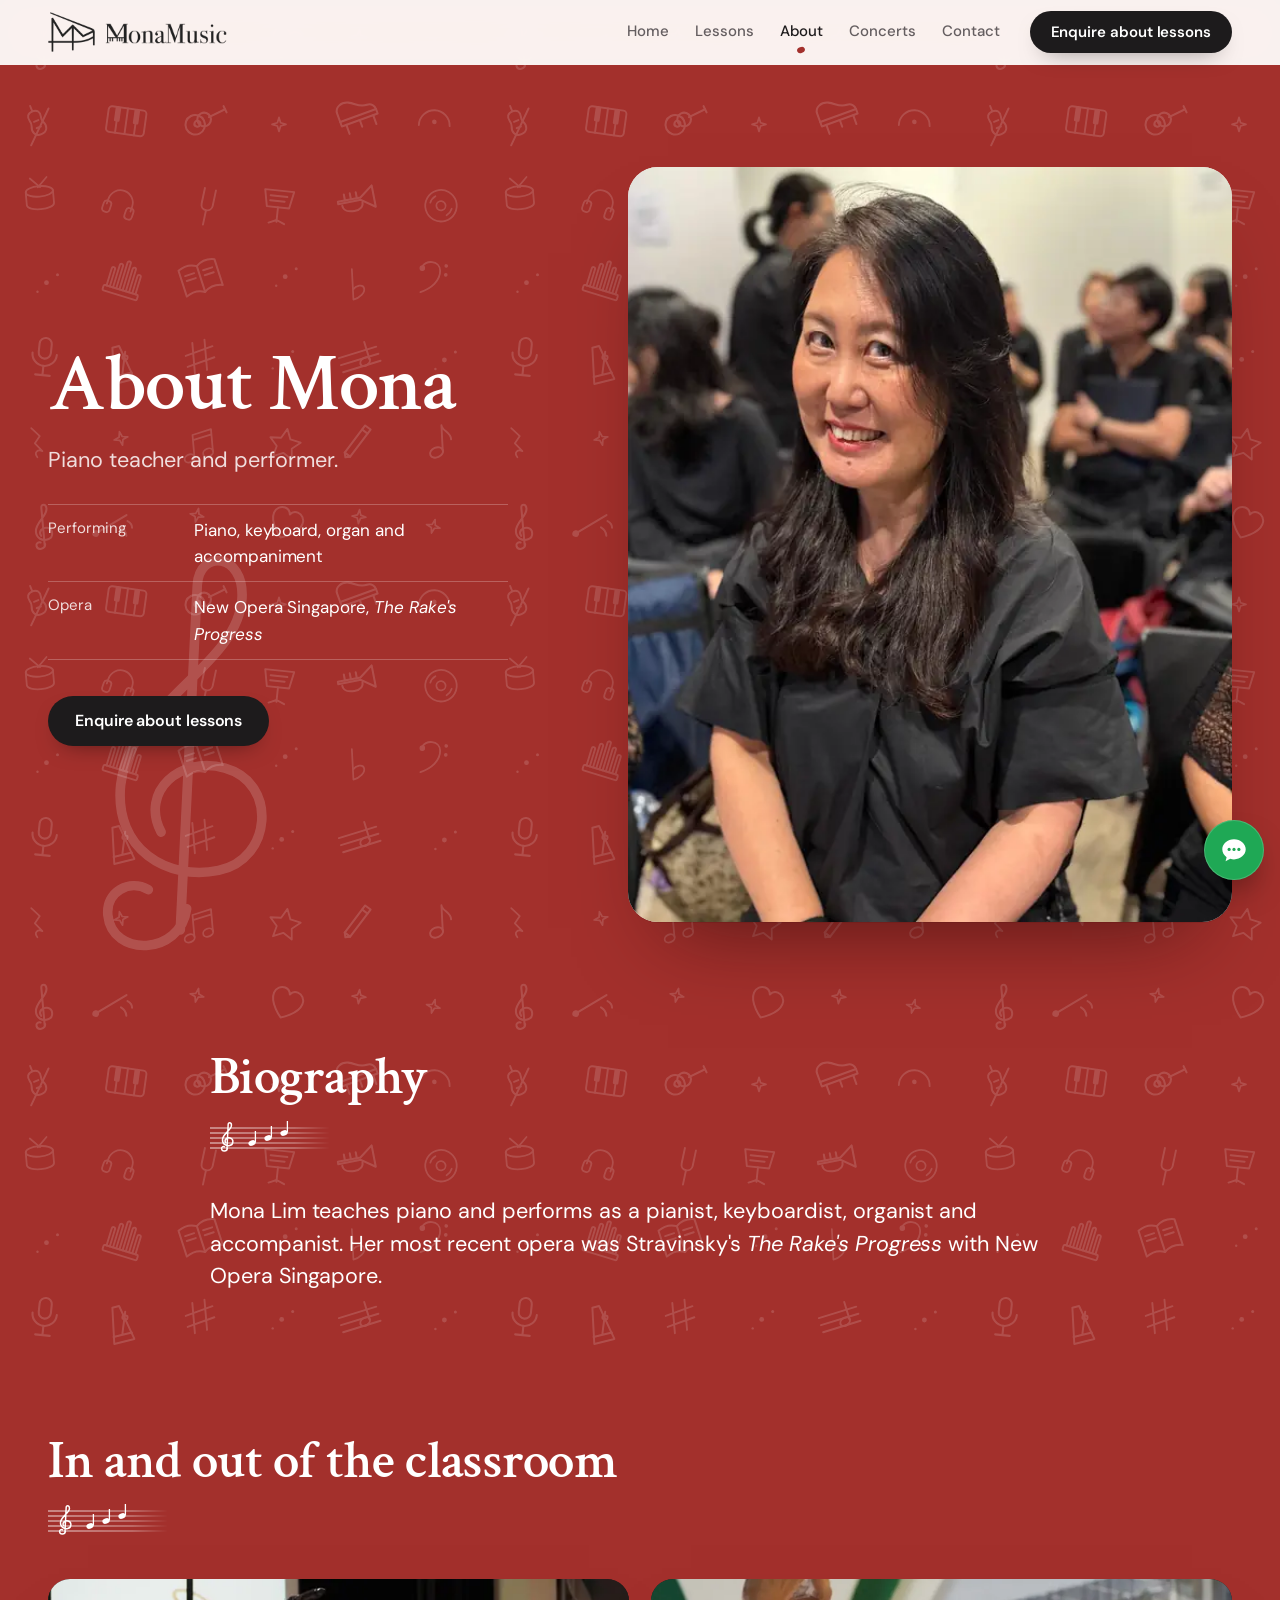
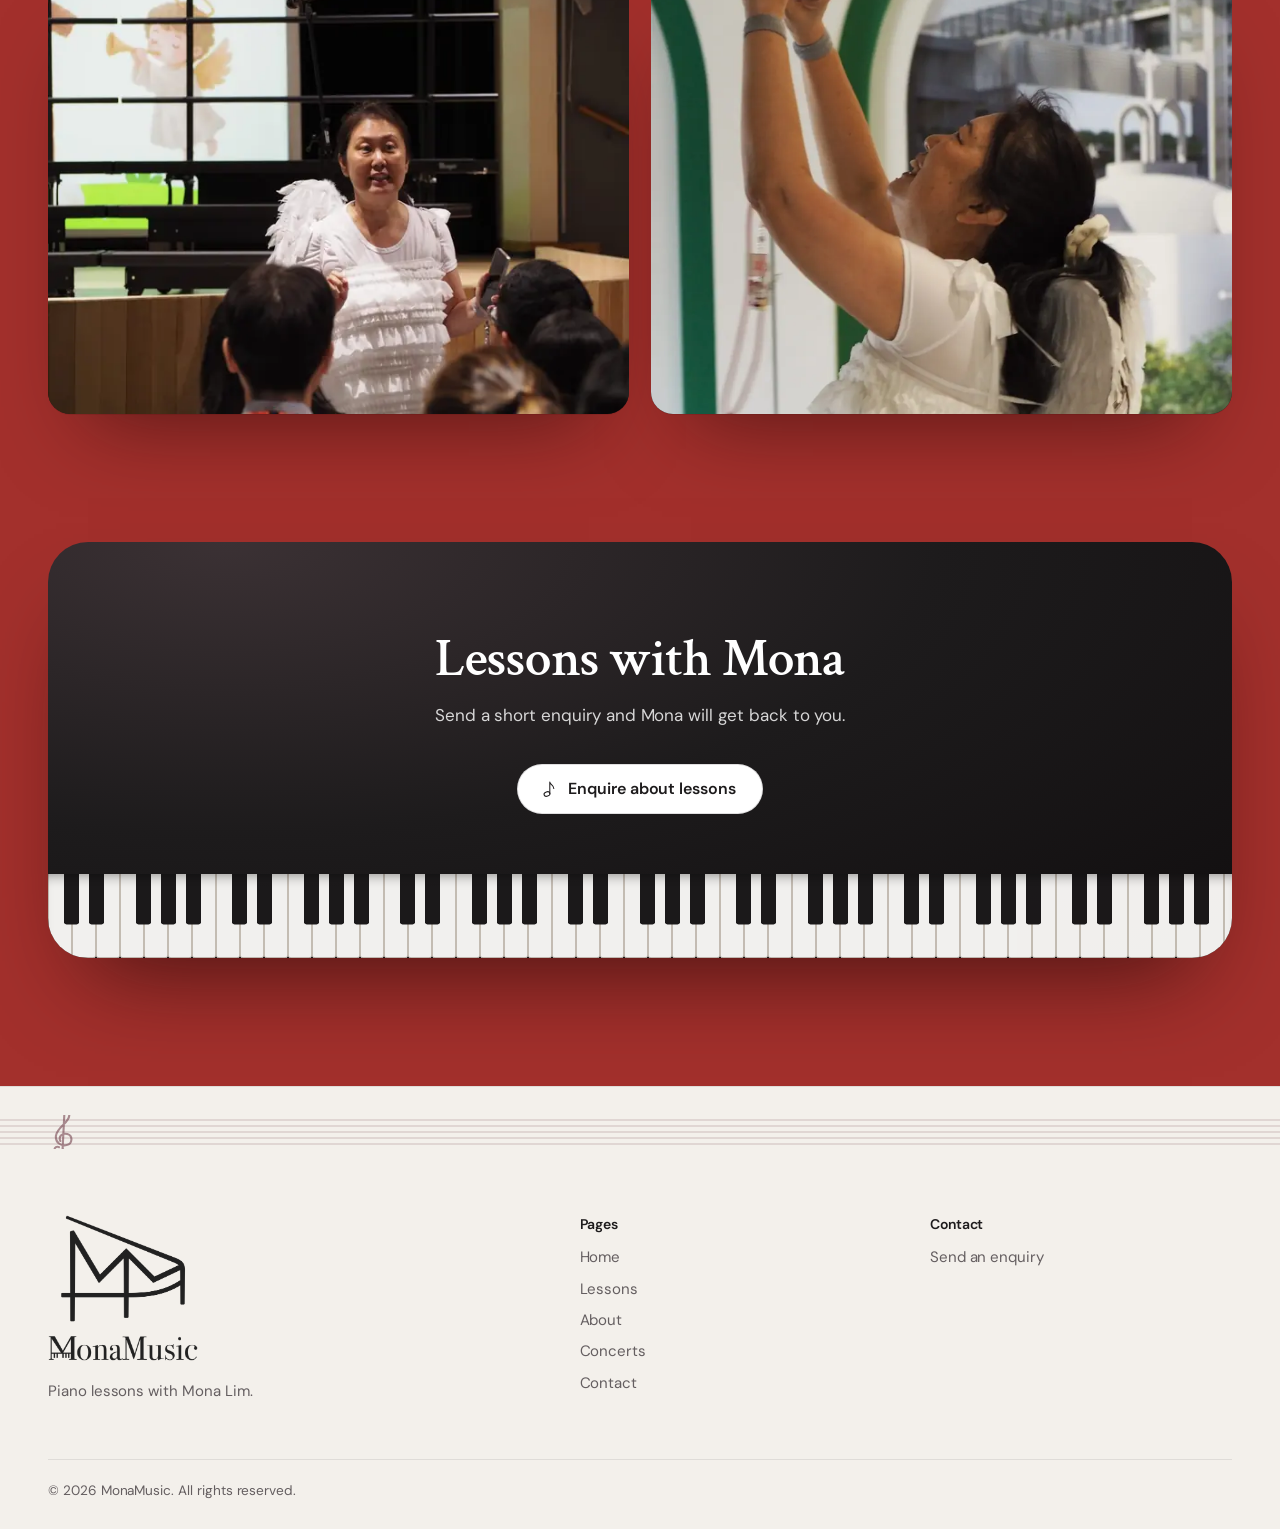
==== about/index.html @ 5b1e6f01 "Publish MonaMusic website preview Built five-page site in preview mode: pages ask search engines not" ====
<!DOCTYPE html>
<html lang="en">
<head>
<meta charset="utf-8">
<meta name="viewport" content="width=device-width, initial-scale=1">
<title>About Mona | MonaMusic</title>
<meta name="description" content="About Mona Lim, piano teacher and performer.">
<meta name="robots" content="noindex, nofollow">
<link rel="canonical" href="https://lyc-official.github.io/monamusic/about/">
<meta name="theme-color" content="#a3302c">
<meta property="og:type" content="website">
<meta property="og:site_name" content="MonaMusic">
<meta property="og:title" content="About Mona | MonaMusic">
<meta property="og:description" content="About Mona Lim, piano teacher and performer.">
<meta property="og:image" content="https://lyc-official.github.io/monamusic/og-image.jpg">
<meta property="og:url" content="https://lyc-official.github.io/monamusic/about/">
<meta name="twitter:card" content="summary_large_image">
<link rel="icon" href="../favicon-32.png" type="image/png" sizes="32x32">
<link rel="icon" href="../favicon-192.png" type="image/png" sizes="192x192">
<link rel="apple-touch-icon" href="../apple-touch-icon.png">
<link rel="preload" href="../assets/fonts/DMSans.woff" as="font" type="font/woff" crossorigin>
<link rel="preload" href="../assets/fonts/CrimsonText-SemiBold.woff" as="font" type="font/woff" crossorigin>
<link rel="stylesheet" href="../assets/css/site.css">
<noscript><link rel="stylesheet" href="../assets/css/nojs.css"></noscript>
<script src="../assets/js/boot.js"></script>
<script src="../assets/js/site.js" defer></script>

</head>
<body class="page-about">
<div class="bg" aria-hidden="true"></div>
<a class="skip-link" href="#main">Skip to content</a>

<header class="site-header" data-header>
  <div class="site-header__inner">
    <a class="brand" href="../" aria-label="MonaMusic home"><img class="brand__mark" src="../assets/img/logo-mark.png" width="281" height="240" alt="" decoding="async"><img class="brand__word" src="../assets/img/logo-wordmark.png" width="700" height="120" alt="" decoding="async"></a>
    <button class="nav-toggle" type="button" aria-expanded="false" aria-controls="site-menu" data-nav-toggle>
      <span class="nav-toggle__bars" aria-hidden="true"></span><span class="visually-hidden">Menu</span>
    </button>
    <nav class="site-nav" id="site-menu" aria-label="Main" data-nav>
      <ul><li><a href="../">Home</a></li><li><a href="../lessons/">Lessons</a></li><li><a href="../about/" aria-current="page">About</a></li><li><a href="../concerts/">Concerts</a></li><li><a href="../contact/">Contact</a></li></ul>
      <a class="btn btn--key btn--sm site-nav__cta" href="../contact/?type=lessons">Enquire about lessons</a>
    </nav>
  </div>
</header>
<main id="main" tabindex="-1">
<header class="page-head page-head--split">
  <div class="wrap split split--hero">
    <div class="split__text">
      <h1 class="h1" data-reveal>About Mona</h1>
      <p class="page-head__intro page-head__intro--left" data-reveal style="--d:1">Piano teacher and performer.</p>
      <dl class="mini-facts" data-reveal style="--d:2"><div><dt>Performing</dt><dd>Piano, keyboard, organ and accompaniment</dd></div><div><dt>Opera</dt><dd>New Opera Singapore, <em>The Rake's Progress</em></dd></div></dl>
      <div class="actions" data-reveal style="--d:3"><a class="btn btn--key" href="../contact/?type=lessons">Enquire about lessons</a></div>
    </div>
    <div class="split__media media media--portrait" data-reveal style="--d:1"><picture><source type="image/webp" srcset="../assets/img/mona-portrait-560.webp 560w, ../assets/img/mona-portrait-900.webp 900w, ../assets/img/mona-portrait-1300.webp 1300w" sizes="(min-width: 900px) 520px, 94vw"><img src="../assets/img/mona-portrait-900.jpg" srcset="../assets/img/mona-portrait-560.jpg 560w, ../assets/img/mona-portrait-900.jpg 900w, ../assets/img/mona-portrait-1300.jpg 1300w" sizes="(min-width: 900px) 520px, 94vw" width="1300" height="1625" alt="Portrait of Mona Lim, smiling." style="object-position:50% 30%" fetchpriority="high" decoding="async"></picture></div>
  </div>
</header>
<section class="section" aria-labelledby="bio-h">
  <div class="wrap wrap--narrow">
    <div class="section-head" data-reveal>
    <h2 class="h2" id="bio-h">Biography</h2>
    
  </div>
    <div class="prose" data-reveal><p class="lead">Mona Lim teaches piano and performs as a pianist, keyboardist, organist and accompanist. Her most recent opera was Stravinsky's <em>The Rake's Progress</em> with New Opera Singapore.</p></div>
  </div>
</section>

<section class="section" aria-labelledby="gal-h">
  <div class="wrap">
    <div class="section-head" data-reveal>
    <h2 class="h2" id="gal-h">In and out of the classroom</h2>
    
  </div>
    
    <div class="pgallery pgallery--two" data-lightbox-group>
    <figure class="pgallery__item" data-reveal style="--d:0">
        <button class="pgallery__open" type="button" data-lightbox-open aria-label="View photo 1 of 2 full size">
          <picture><source type="image/webp" srcset="../assets/img/group-session-1-640.webp 640w, ../assets/img/group-session-1-1100.webp 1100w, ../assets/img/group-session-1-1600.webp 1600w" sizes="(min-width: 900px) 590px, 94vw"><img src="../assets/img/group-session-1-1100.jpg" srcset="../assets/img/group-session-1-640.jpg 640w, ../assets/img/group-session-1-1100.jpg 1100w, ../assets/img/group-session-1-1600.jpg 1600w" sizes="(min-width: 900px) 590px, 94vw" width="1600" height="1200" alt="Mona, wearing white angel wings, speaks to a seated group of young students in a school hall." style="object-position:55% 40%" loading="lazy" decoding="async"></picture>
          <span class="pgallery__zoom" aria-hidden="true"><svg viewBox="0 0 24 24"><path d="M14 4h6v6M10 20H4v-6M20 4l-6.5 6.5M4 20l6.5-6.5"/></svg></span>
        </button>
        
      </figure><figure class="pgallery__item" data-reveal style="--d:1">
        <button class="pgallery__open" type="button" data-lightbox-open aria-label="View photo 2 of 2 full size">
          <picture><source type="image/webp" srcset="../assets/img/group-session-2-560.webp 560w, ../assets/img/group-session-2-900.webp 900w, ../assets/img/group-session-2-1229.webp 1229w" sizes="(min-width: 900px) 590px, 94vw"><img src="../assets/img/group-session-2-900.jpg" srcset="../assets/img/group-session-2-560.jpg 560w, ../assets/img/group-session-2-900.jpg 900w, ../assets/img/group-session-2-1229.jpg 1229w" sizes="(min-width: 900px) 590px, 94vw" width="1229" height="1536" alt="Mona in an angel costume, laughing with her arms raised during a session with students." style="object-position:40% 30%" loading="lazy" decoding="async"></picture>
          <span class="pgallery__zoom" aria-hidden="true"><svg viewBox="0 0 24 24"><path d="M14 4h6v6M10 20H4v-6M20 4l-6.5 6.5M4 20l6.5-6.5"/></svg></span>
        </button>
        
      </figure>
  </div>
  </div>
</section>
<section class="section section--cta" aria-labelledby="cta-h">
  <div class="wrap">
    <div class="cta" data-reveal>
      <div class="cta__inner">
        <h2 class="h2" id="cta-h">Lessons with Mona</h2>
        <p>Send a short enquiry and Mona will get back to you.</p>
        <div class="actions actions--center">
          <a class="btn btn--white" href="../contact/?type=lessons"><svg class="ico ico--btn" viewBox="0 0 40 40" aria-hidden="true" focusable="false"><ellipse cx="14" cy="30" rx="6" ry="4.4" transform="rotate(-20 14 30)"/><path d="M19.6 29V6c0 5 8 6 8 13"/></svg>Enquire about lessons</a>
          
        </div>
      </div>
      <div class="keys cta__keys" aria-hidden="true"></div>
    </div>
  </div>
</section>
</main>
<footer class="site-footer">
  <div class="site-footer__inner wrap">
    <div class="site-footer__brand">
      <a class="brand--footer" href="../" aria-label="MonaMusic home"><img class="brand__full" src="../assets/img/logo-full.png" width="480" height="467" alt="" decoding="async"></a>
      <p>Piano lessons with Mona Lim.</p>
    </div>
    <nav aria-label="Footer">
      <h2 class="site-footer__h">Pages</h2>
      <ul><li><a href="../">Home</a></li><li><a href="../lessons/">Lessons</a></li><li><a href="../about/">About</a></li><li><a href="../concerts/">Concerts</a></li><li><a href="../contact/">Contact</a></li></ul>
    </nav>
    <div>
      <h2 class="site-footer__h">Contact</h2>
      <ul><li><a href="../contact/">Send an enquiry</a></li></ul>
    </div>
  </div>
  <p class="site-footer__legal wrap">&copy; 2026 MonaMusic. All rights reserved.</p>
</footer>
<div class="mobile-bar" data-mobile-bar aria-hidden="true">
  <a class="btn btn--key btn--block" href="../contact/?type=lessons" tabindex="-1">Enquire about lessons</a>
</div>
<div class="wa" data-wa>
  <div class="wa__panel" id="wa-panel" role="dialog" aria-labelledby="wa-title" hidden>
    <div class="wa__head">
      <span class="wa__avatar"><img class="wa__avatar-img" src="../assets/img/logo-mark.png" width="281" height="240" alt="" decoding="async"></span>
      <div class="wa__who"><p class="wa__title" id="wa-title">MonaMusic</p><p class="wa__status">Piano lessons with Mona Lim</p></div>
      <button class="wa__close" type="button" aria-label="Close" data-wa-close><svg viewBox="0 0 24 24" aria-hidden="true"><path d="M6 6l12 12M18 6 6 18"/></svg></button>
    </div>
    <div class="wa__body">
      <p class="wa__bubble wa__bubble--in">Hello! Pick a topic and your message will open in WhatsApp, ready to send to Mona.</p>
      <div class="wa__topics" role="group" aria-label="Choose a topic">
        <button class="wa__chip" type="button" aria-pressed="true" data-wa-msg="Hi Mona, I found MonaMusic online and I would like to ask about piano lessons for my child.">Lessons for my child</button><button class="wa__chip" type="button" aria-pressed="false" data-wa-msg="Hi Mona, I found MonaMusic online and I would like to ask about piano lessons for myself.">Lessons for myself</button><button class="wa__chip" type="button" aria-pressed="false" data-wa-msg="Hi Mona, could you share your lesson fees and availability?">Fees and availability</button><button class="wa__chip" type="button" aria-pressed="false" data-wa-msg="Hi Mona, I would like to ask about a performance or event.">Performances</button>
      </div>
      <p class="wa__bubble wa__bubble--out" aria-live="polite" data-wa-preview>Hi Mona, I found MonaMusic online and I would like to ask about piano lessons for my child.</p>
    </div>
    <div class="wa__foot">
      <span class="wa__cta is-off" aria-disabled="true"><svg class="wa__cta-icon" viewBox="0 0 32 32" aria-hidden="true" focusable="false"><path d="M16 4.5c-6.9 0-12.5 4.8-12.5 10.8 0 3.4 1.8 6.4 4.6 8.4L7 28l5-2.6c1.3.4 2.6.6 4 .6 6.9 0 12.5-4.8 12.5-10.7S22.9 4.5 16 4.5Z" fill="currentColor"/><circle class="chat-dot" cx="10.8" cy="15.4" r="1.7"/><circle class="chat-dot" cx="16" cy="15.4" r="1.7"/><circle class="chat-dot" cx="21.2" cy="15.4" r="1.7"/></svg>Continue to WhatsApp</span><p class="wa__setup">Preview: Mona's WhatsApp number hasn't been added yet, so this link is switched off.</p>
      <p class="wa__note">Opens WhatsApp on your phone, or WhatsApp Desktop or WhatsApp Web on a computer.</p>
    </div>
  </div>
  <button class="wa__fab" aria-controls="wa-panel" aria-expanded="false" aria-haspopup="dialog" aria-label="Chat on WhatsApp" data-wa-fab type="button"><svg class="wa__icon" viewBox="0 0 32 32" aria-hidden="true" focusable="false"><path d="M16 4.5c-6.9 0-12.5 4.8-12.5 10.8 0 3.4 1.8 6.4 4.6 8.4L7 28l5-2.6c1.3.4 2.6.6 4 .6 6.9 0 12.5-4.8 12.5-10.7S22.9 4.5 16 4.5Z" fill="currentColor"/><circle class="chat-dot" cx="10.8" cy="15.4" r="1.7"/><circle class="chat-dot" cx="16" cy="15.4" r="1.7"/><circle class="chat-dot" cx="21.2" cy="15.4" r="1.7"/></svg><span class="wa__label" aria-hidden="true">Chat on WhatsApp</span></button>
</div>
</body>
</html>
---- assets/css/site.css ----
/* =====================================================================
   MonaMusic — styles
   ---------------------------------------------------------------------
   Layout borrows from Apple's product pages (frosted sticky nav, big
   rounded media, a swipeable card rail) and from leading music schools
   (one repeated enquiry action, teacher up front, short copy).
   Music is in the details, not the words: a doodle wallpaper behind,
   flat buttons with a light that follows the pointer, steps that rise
   on a staff, a keyboard along the call-to-action.

   Type   Crimson Text (headings) + DM Sans (everything else), self-hosted.
   Colour warm red page with white doodles; white panels; piano-black
          buttons; burgundy as the accent inside panels.
   Motion transform/opacity only (compositor-friendly), eased with
   cubic-bezier(.16,1,.3,1); all of it switches off with reduced motion.
   ===================================================================== */

/* ---------- fonts (self-hosted, OFL — licences in assets/fonts) ---------- */
@font-face { font-family: "DM Sans"; src: url("../fonts/DMSans.woff") format("woff"); font-weight: 100 1000; font-style: normal; font-display: swap; }
@font-face { font-family: "DM Sans"; src: url("../fonts/DMSans-Italic.woff") format("woff"); font-weight: 100 1000; font-style: italic; font-display: swap; }
@font-face { font-family: "Crimson Text"; src: url("../fonts/CrimsonText-SemiBold.woff") format("woff"); font-weight: 600; font-style: normal; font-display: swap; }
@font-face { font-family: "Crimson Text"; src: url("../fonts/CrimsonText-SemiBoldItalic.woff") format("woff"); font-weight: 600; font-style: italic; font-display: swap; }

/* ---------- tokens ---------- */
:root {
  --paper: #a3302c;      /* warm red page background */
  --red-deep: #8a2724;
  --sand: #f3f0eb;
  --white: #ffffff;
  /* Text tokens for things sitting directly on the red… */
  --ink: #ffffff;
  --ink-2: rgba(255, 255, 255, 0.84);
  --line: rgba(255, 255, 255, 0.24);
  --link: #ffffff;
  --focus: #ffffff;
  --dark: #1d1b1c;
  --wine: #693442;
  --wine-hi: #84495a;
  --wine-lo: #552a36;
  --wine-edge: #3c1b25;
  --gold: #d6bd8e;
  --stage: #000000;
  --error: #a3262a;

  --serif: "Crimson Text", "Iowan Old Style", "Palatino Linotype", Georgia, serif;
  --sans: "DM Sans", -apple-system, BlinkMacSystemFont, "Segoe UI", Roboto, "Helvetica Neue", Arial, sans-serif;

  --max: 1200px;
  --gutter: clamp(18px, 4.5vw, 48px);
  --space: clamp(72px, 10vw, 136px);
  --ease: cubic-bezier(0.16, 1, 0.3, 1);
  --shadow-panel: 0 1px 2px rgba(40, 8, 8, 0.12), 0 24px 48px -26px rgba(40, 8, 8, 0.5);
  --shadow-media: 0 1px 0 rgba(40, 8, 8, 0.1), 0 46px 80px -40px rgba(40, 8, 8, 0.6);
  --header-h: 64px;
}

/* …and inside white/cream surfaces they switch back to dark on light. */
.site-header, .site-footer, .mobile-bar, .panel, .tile--light, .card, .steps__card, .faq, .round-btn {
  --ink: #1d1b1c; --ink-2: #645e60; --line: rgba(29, 27, 28, 0.09); --link: var(--wine); --focus: var(--wine);
  color: var(--ink);
}

/* ---------- base ---------- */
*, *::before, *::after { box-sizing: border-box; }
* { min-width: 0; }
html { -webkit-text-size-adjust: 100%; text-size-adjust: 100%; scroll-padding-top: calc(var(--header-h) + 20px); }
body {
  margin: 0; background: var(--paper); color: var(--ink);
  font: 400 1.0625rem/1.55 var(--sans); letter-spacing: -0.003em;
  font-optical-sizing: auto; -webkit-font-smoothing: antialiased; -moz-osx-font-smoothing: grayscale;
  overflow-x: clip;
}
img { display: block; max-width: 100%; height: auto; }
picture { display: block; }
h1, h2, h3, p, figure, blockquote, dl, dd, ol, ul { margin: 0; }
ul, ol { padding: 0; list-style: none; }
button, input, select, textarea { font: inherit; color: inherit; }
a { color: var(--link); text-underline-offset: 0.2em; text-decoration-thickness: 1px; }
:focus-visible { outline: 2px solid var(--focus); outline-offset: 3px; border-radius: 4px; }
main:focus { outline: none; }
::selection { background: rgba(255, 255, 255, 0.3); }
p { max-width: 64ch; }
p + p { margin-top: 0.9em; }

.wrap { width: min(100% - 2 * var(--gutter), var(--max)); margin-inline: auto; }
.wrap--narrow { width: min(100% - 2 * var(--gutter), 860px); margin-inline: auto; }
.visually-hidden { position: absolute !important; width: 1px; height: 1px; overflow: hidden; clip: rect(0 0 0 0); clip-path: inset(50%); white-space: nowrap; }
.skip-link { position: absolute; left: 12px; top: -64px; z-index: 100; background: var(--dark); color: #fff; padding: 10px 16px; border-radius: 10px; }
.skip-link:focus { top: 12px; }

/* ---------- background: music doodle wallpaper (WhatsApp-style) ----------
   The tile is drawn in src/components/ui.js (doodleSvg) and inlined here as
   a data URI at build time. Strength: change `opacity` below. */
.bg { position: fixed; inset: -480px 0; z-index: -1; pointer-events: none; overflow: hidden; transform: translate3d(0, var(--py, 0px), 0); }
.bg::before {
  content: ""; position: absolute; inset: -480px;
  background: url("data:image/svg+xml,%3Csvg xmlns='http://www.w3.org/2000/svg' viewBox='0 0 480 480' width='480' height='480'%3E%3Cstyle%3Eg,path,rect,ellipse,circle{fill:none;stroke:%23ffffff;stroke-width:1.7;stroke-linecap:round;stroke-linejoin:round}.f{fill:%23ffffff;stroke:none}%3C/style%3E%3Cg transform='translate(41.5 46.4) rotate(-8) scale(1.20) translate(-20 -20)'%3E%3Cpath d='M21 35c-.6 4.4-7 4.6-7.4.6-.2-2.2 2-3.4 3.8-2.4M20.4 37 22 4.6c.2-3.4 4.4-3 4.2 1.2-.3 6.4-10.6 10-11.4 17.6-.6 6 4.4 9 9.2 8 5-1 5.6-8.2.6-9.6-4.2-1.2-8 2.2-6 6'/%3E%3C/g%3E%3Cg transform='translate(113.3 43.0) rotate(14) scale(1.21) translate(-20 -20)'%3E%3Cpath d='M7 33 29 11'/%3E%3Ccircle class='f' cx='8' cy='32' r='2.8'/%3E%3Cpath d='M27 22c3 .8 5 2.6 6 5.6M31 15.6c2.6.6 4.4 2 5 4.4'/%3E%3C/g%3E%3Cpath transform='translate(197.0 35.3) rotate(13)' d='M0-7 1.6-1.6 7 0 1.6 1.6 0 7-1.6 1.6-7 0-1.6-1.6z'/%3E%3Cg transform='translate(286.3 43.2) rotate(22) scale(1.18) translate(-20 -20)'%3E%3Cpath d='M20 33S7 25 7 15.6C7 11 10.6 8 14.2 8c3 0 5 2 5.8 4 .8-2 2.8-4 5.8-4C29.4 8 33 11 33 15.6 33 25 20 33 20 33z'/%3E%3C/g%3E%3Cpath transform='translate(359.0 36.6) rotate(5)' d='M0-7 1.6-1.6 7 0 1.6 1.6 0 7-1.6 1.6-7 0-1.6-1.6z'/%3E%3Cpath transform='translate(433.3 46.3) rotate(15)' d='M0-7 1.6-1.6 7 0 1.6 1.6 0 7-1.6 1.6-7 0-1.6-1.6z'/%3E%3Cg transform='translate(37.9 125.2) rotate(-22) scale(1.15) translate(-20 -20)'%3E%3Cpath d='M20 7c4.4 0 6.4 3.2 5.2 7-.6 2-.6 3 .2 4.8 2 4.4.8 9.6-5.4 9.6s-7.4-5.2-5.4-9.6c.8-1.8.8-2.8.2-4.8C13.6 10.2 15.6 7 20 7z'/%3E%3Cpath d='M20 7V2M18 16h4M18 22h4M8 34 34 10'/%3E%3C/g%3E%3Cg transform='translate(126.3 120.7) rotate(8) scale(1.12) translate(-20 -20)'%3E%3Crect x='3' y='9' width='34' height='23' rx='3'/%3E%3Cpath d='M11.5 9v23M20 9v23M28.5 9v23'/%3E%3Crect class='f' x='9' y='9' width='5' height='13' rx='1'/%3E%3Crect class='f' x='26' y='9' width='5' height='13' rx='1'/%3E%3C/g%3E%3Cg transform='translate(204.9 119.1) rotate(19) scale(1.22) translate(-20 -20)'%3E%3Ccircle cx='14' cy='27' r='8'/%3E%3Ccircle cx='19.5' cy='20.5' r='5.6'/%3E%3Ccircle cx='15.4' cy='25.6' r='2.4'/%3E%3Cpath d='M22.6 17.4 33 7'/%3E%3Cpath d='m31 5 4 4'/%3E%3C/g%3E%3Cpath transform='translate(279.0 124.4) rotate(0)' d='M0-7 1.6-1.6 7 0 1.6 1.6 0 7-1.6 1.6-7 0-1.6-1.6z'/%3E%3Cg transform='translate(356.2 113.7) rotate(-20) scale(1.19) translate(-20 -20)'%3E%3Cpath d='M5 26V14.4c0-5.4 6.2-8 12-5.4 5.2 2.4 7.2 7 14 7 4 0 6 3 6 6v4z'/%3E%3Cpath d='M5 22h32M9 26v8M33 26v8M21 26v6'/%3E%3C/g%3E%3Cg transform='translate(434.5 117.9) rotate(2) scale(1.10) translate(-20 -20)'%3E%3Cpath d='M6 27a14 14 0 0 1 28 0'/%3E%3Ccircle class='f' cx='20' cy='23.6' r='2.1'/%3E%3C/g%3E%3Cg transform='translate(39.6 194.5) rotate(-5) scale(1.05) translate(-20 -20)'%3E%3Cellipse cx='20' cy='17' rx='13' ry='5'/%3E%3Cpath d='M7 17v12c0 3 6 5 13 5s13-2 13-5V17M12 4l9 9M28 4l-9 9'/%3E%3C/g%3E%3Cg transform='translate(121.0 200.7) rotate(19) scale(1.04) translate(-20 -20)'%3E%3Cpath d='M8 27v-5a12 12 0 0 1 24 0v5'/%3E%3Crect x='5' y='24' width='7.4' height='11' rx='3'/%3E%3Crect x='27.6' y='24' width='7.4' height='11' rx='3'/%3E%3C/g%3E%3Cg transform='translate(206.7 206.9) rotate(12) scale(1.13) translate(-20 -20)'%3E%3Cpath d='M15 4v14c0 3 2.2 5 5 5s5-2 5-5V4M20 23v13'/%3E%3C/g%3E%3Cg transform='translate(278.2 205.1) rotate(6) scale(1.12) translate(-20 -20)'%3E%3Cpath d='M7 7h26l-3 15H10z'/%3E%3Cpath d='M12.4 12h15M12.4 16.4h13M20 22v13M13 36.4l7-3 7 3'/%3E%3C/g%3E%3Cg transform='translate(357.3 200.5) rotate(-11) scale(1.21) translate(-20 -20)'%3E%3Cpath d='M4 18h19l11-8v18l-11-8H4z'/%3E%3Cpath d='M10 18v-5M15 18v-5M20 18v-5M7 22c0 4 4 6 9 6s8-2 8-6'/%3E%3C/g%3E%3Cg transform='translate(441.0 205.7) rotate(-16) scale(1.05) translate(-20 -20)'%3E%3Ccircle cx='20' cy='20' r='15'/%3E%3Ccircle cx='20' cy='20' r='4.4'/%3E%3Cpath d='M11 14.4a11 11 0 0 1 6.4-4.6M29 25.6a11 11 0 0 1-6.4 4.6'/%3E%3C/g%3E%3Ccircle class='f' cx='46.5' cy='282.7' r='2.4'/%3E%3Ccircle class='f' cx='57.5' cy='274.7' r='1.5'/%3E%3Ccircle class='f' cx='37.5' cy='291.7' r='1.2'/%3E%3Cg transform='translate(124.6 278.1) rotate(17) scale(1.12) translate(-20 -20)'%3E%3Cpath d='M6.5 31V15a1.5 1.5 0 0 1 3 0v16M12.5 31V10a1.5 1.5 0 0 1 3 0v21M18.5 31V6a1.5 1.5 0 0 1 3 0v25M24.5 31V10a1.5 1.5 0 0 1 3 0v21M30.5 31V15a1.5 1.5 0 0 1 3 0v16'/%3E%3Crect x='4' y='31' width='32' height='5' rx='1.2'/%3E%3C/g%3E%3Cg transform='translate(200.1 276.2) rotate(-18) scale(1.18) translate(-20 -20)'%3E%3Cpath d='M4 10c5.4-2.4 10.6-2.4 16 1 5.4-3.4 10.6-3.4 16-1v23c-5.4-2.4-10.6-2.4-16 1-5.4-3.4-10.6-3.4-16-1z'/%3E%3Cpath d='M20 11v23M8 16h8M8 20.4h8M24 16h8M24 20.4h8'/%3E%3C/g%3E%3Ccircle class='f' cx='285.2' cy='276.7' r='2.4'/%3E%3Ccircle class='f' cx='296.2' cy='268.7' r='1.5'/%3E%3Ccircle class='f' cx='276.2' cy='285.7' r='1.2'/%3E%3Cg transform='translate(357.8 285.1) rotate(-3) scale(1.02) translate(-20 -20)'%3E%3Cpath d='M15 4v30c6.4-1.4 12-6.4 11-10.6-1-4.6-8-3-11 1'/%3E%3C/g%3E%3Cg transform='translate(433.3 273.5) rotate(3) scale(1.08) translate(-20 -20)'%3E%3Cpath d='M9 15c2.4-7.4 16.6-8 17.2 2.2.6 9.2-7.4 16.6-17.2 20.6'/%3E%3Ccircle class='f' cx='9.6' cy='15.6' r='2.6'/%3E%3Ccircle class='f' cx='31.6' cy='12.4' r='1.7'/%3E%3Ccircle class='f' cx='31.6' cy='20.6' r='1.7'/%3E%3C/g%3E%3Cg transform='translate(44.3 357.4) rotate(6) scale(1.22) translate(-20 -20)'%3E%3Crect x='15' y='4' width='10' height='17' rx='5'/%3E%3Cpath d='M10 17a10 10 0 0 0 20 0M20 27v7M14 34.6h12'/%3E%3C/g%3E%3Cg transform='translate(119.9 363.6) rotate(-14) scale(1.15) translate(-20 -20)'%3E%3Cpath d='M11 36 17 5h6l6 31z'/%3E%3Cpath d='M11.8 30h16.4M20 29l7-18'/%3E%3Crect x='23.4' y='14.2' width='4.4' height='3.2' rx='1' transform='rotate(22 25.6 15.8)'/%3E%3C/g%3E%3Cg transform='translate(199.9 356.4) rotate(-10) scale(1.12) translate(-20 -20)'%3E%3Cpath d='M15.4 7 13 34M26.6 6l-2.4 27M7.6 17.4l25-4.4M7.6 27.4l25-4.4'/%3E%3C/g%3E%3Ccircle class='f' cx='281.7' cy='359.4' r='2.4'/%3E%3Ccircle class='f' cx='292.7' cy='351.4' r='1.5'/%3E%3Ccircle class='f' cx='272.7' cy='368.4' r='1.2'/%3E%3Cg transform='translate(359.9 360.1) rotate(-17) scale(1.15) translate(-20 -20)'%3E%3Cpath d='M3 13h34M3 19.4h34M3 25.8h34'/%3E%3Cellipse cx='24' cy='22.6' rx='4.6' ry='3.3' transform='rotate(-20 24 22.6)'/%3E%3Cpath d='M28.2 21.6V6'/%3E%3C/g%3E%3Ccircle class='f' cx='444.4' cy='360.0' r='2.4'/%3E%3Ccircle class='f' cx='455.4' cy='352.0' r='1.5'/%3E%3Ccircle class='f' cx='435.4' cy='369.0' r='1.2'/%3E%3Cg transform='translate(36.0 443.8) rotate(-6) scale(1.04) translate(-20 -20)'%3E%3Cpath d='M17 4.6l7.4 8.4-5.4 6.4 6.4 8.2c-4.4-2.2-8.6.2-5.4 5.4'/%3E%3C/g%3E%3Cpath transform='translate(121.0 438.4) rotate(-13)' d='M0-7 1.6-1.6 7 0 1.6 1.6 0 7-1.6 1.6-7 0-1.6-1.6z'/%3E%3Cg transform='translate(200.2 445.9) rotate(-5) scale(1.05) translate(-20 -20)'%3E%3Cellipse cx='9' cy='31' rx='5' ry='3.7' transform='rotate(-20 9 31)'/%3E%3Cellipse cx='27' cy='27' rx='5' ry='3.7' transform='rotate(-20 27 27)'/%3E%3Cpath d='M13.6 30V9l18-4v21M13.6 14l18-4'/%3E%3C/g%3E%3Cg transform='translate(284.7 444.7) rotate(10) scale(1.07) translate(-20 -20)'%3E%3Cpath d='m20 5 4.4 9.2 10 1.3-7.3 7 1.8 10-8.9-4.8-8.9 4.8 1.8-10-7.3-7 10-1.3z'/%3E%3C/g%3E%3Cg transform='translate(357.0 436.3) rotate(-8) scale(1.20) translate(-20 -20)'%3E%3Cpath d='M8 32 28 12l4 4-20 20H8z'/%3E%3Cpath d='M25 15l4 4M8 32l4 4'/%3E%3C/g%3E%3Cg transform='translate(442.7 440.9) rotate(-3) scale(1.12) translate(-20 -20)'%3E%3Cellipse cx='14' cy='30' rx='6' ry='4.4' transform='rotate(-20 14 30)'/%3E%3Cpath d='M19.6 29V6c0 5 8 6 8 13'/%3E%3C/g%3E%3C/svg%3E") 0 0 / 480px 480px repeat;
  opacity: 0.15;
}
@media (prefers-reduced-motion: no-preference) {
  /* drifts exactly one tile, so the loop is seamless */
  .bg::before { animation: drift 140s linear infinite; will-change: transform; }
}
@keyframes drift { from { transform: translate3d(0, 0, 0); } to { transform: translate3d(480px, 480px, 0); } }
@media (max-width: 599px) {
  .bg { inset: -380px 0; }
  .bg::before { background-size: 380px 380px; inset: -380px; }
  @keyframes drift { from { transform: translate3d(0, 0, 0); } to { transform: translate3d(380px, 380px, 0); } }
}

/* ---------- type ---------- */
.h1, .h2, .h3, .event__title, .pull blockquote {
  font-family: var(--serif); font-weight: 600; color: var(--ink);
  text-wrap: balance; font-kerning: normal;
}
.h1 { font-size: clamp(2.8rem, 1.7rem + 4.2vw, 5.1rem); line-height: 1.02; letter-spacing: -0.018em; }

.h2 { font-size: clamp(2.1rem, 1.5rem + 2.3vw, 3.5rem); line-height: 1.04; letter-spacing: -0.014em; }
.h3 { font-size: clamp(1.45rem, 1.3rem + 0.5vw, 1.75rem); line-height: 1.12; letter-spacing: -0.008em; }
.lead { font-size: clamp(1.15rem, 1.05rem + 0.45vw, 1.35rem); line-height: 1.5; color: var(--ink); }

/* ---------- reveal on scroll (enabled by boot.js adding .js) ---------- */
.js [data-reveal] {
  opacity: 0; transform: translate3d(0, 26px, 0);
  transition: opacity 0.9s var(--ease), transform 1.1s var(--ease);
  transition-delay: calc(var(--d, 0) * 80ms);
}
.js [data-reveal].is-in { opacity: 1; transform: none; }
@media (prefers-reduced-motion: reduce) {
  .js [data-reveal] { transform: none; transition: opacity 0.3s linear; transition-delay: 0s; }
}

/* ---------- buttons: flat, with a light that follows the pointer ---------- */
.btn {
  position: relative; isolation: isolate; overflow: hidden;
  display: inline-flex; align-items: center; justify-content: center; gap: 8px;
  min-height: 50px; padding: 0 26px;
  border: 1px solid transparent; border-radius: 999px; cursor: pointer;
  font: 600 1rem/1 var(--sans); letter-spacing: -0.005em; text-decoration: none; white-space: nowrap;
  -webkit-tap-highlight-color: transparent; user-select: none;
  transition: background-color 0.25s var(--ease), border-color 0.25s var(--ease), box-shadow 0.3s var(--ease), transform 0.15s var(--ease);
}
.btn::after { /* light that follows the pointer (position set by site.js) */
  content: ""; position: absolute; inset: 0; border-radius: inherit; z-index: -1; pointer-events: none;
  background: radial-gradient(130px circle at var(--mx, 50%) var(--my, 50%), rgba(255, 255, 255, 0.32), transparent 65%);
  opacity: 0; transition: opacity 0.3s;
}
.btn:hover::after { opacity: 1; }
.btn:active { transform: scale(0.98); }

.btn--key { color: #fff; background: var(--dark); box-shadow: 0 10px 24px -14px rgba(0, 0, 0, 0.6); }
.btn--key:hover { background: #000; box-shadow: 0 14px 30px -14px rgba(0, 0, 0, 0.7); }

.btn--white { color: var(--dark); background: #fff; border-color: rgba(29, 27, 28, 0.14); }
.btn--white::after { background: radial-gradient(130px circle at var(--mx, 50%) var(--my, 50%), rgba(163, 48, 44, 0.14), transparent 65%); }
.btn--white:hover { border-color: rgba(29, 27, 28, 0.28); }

.btn--sm { min-height: 42px; padding: 0 20px; font-size: 0.9375rem; }
.btn--lg { min-height: 56px; padding: 0 32px; font-size: 1.0625rem; }
.btn--block { width: 100%; }
.btn[disabled] { opacity: 0.7; cursor: progress; transform: none; }

.actions { display: flex; flex-wrap: wrap; align-items: center; gap: 14px 16px; margin-top: clamp(26px, 3vw, 36px); }
.actions--center { justify-content: center; }

.link {
  font-weight: 600; color: var(--link); text-decoration: none;
  background: linear-gradient(currentColor, currentColor) 0 100% / 100% 1px no-repeat;
  padding-bottom: 3px; transition: background-size 0.3s var(--ease);
}
.link:hover { background-size: 100% 2px; }
.link--light { color: #fff; }

.round-btn {
  display: inline-grid; place-items: center; width: 46px; height: 46px;
  border: 1px solid rgba(29, 27, 28, 0.14); border-radius: 50%; cursor: pointer; color: var(--ink); background: #fff;
  transition: background-color 0.2s, border-color 0.2s, opacity 0.2s, transform 0.15s;
}
.round-btn svg { width: 22px; height: 22px; fill: none; stroke: currentColor; stroke-width: 2; stroke-linecap: round; stroke-linejoin: round; }
.round-btn:hover { background: var(--sand); border-color: rgba(29, 27, 28, 0.26); }
.round-btn:active { transform: scale(0.95); }
.round-btn[disabled] { opacity: 0.35; cursor: default; transform: none; }

/* ---------- panels, media, tilt ---------- */
.panel { background: var(--white); border-radius: 24px; border: 1px solid rgba(29, 27, 28, 0.05); box-shadow: var(--shadow-panel); }
.media { border-radius: 30px; overflow: hidden; background: var(--sand); box-shadow: var(--shadow-media); }
.media picture, .media img { width: 100%; height: 100%; }
.media img { object-fit: cover; }
.media--wide { aspect-ratio: 21 / 9; }
.media--portrait { aspect-ratio: 4 / 5; }

.tilt {
  position: relative; transform-style: preserve-3d;
  transform: perspective(1100px) rotateX(var(--rx, 0deg)) rotateY(var(--ry, 0deg)) translate3d(0, var(--lift, 0px), 0);
  transition: transform 0.6s var(--ease), box-shadow 0.6s var(--ease);
}
.tilt.is-tilting { transition: transform 0.12s linear, box-shadow 0.4s var(--ease); }
.tilt__glare {
  position: absolute; inset: 0; border-radius: inherit; pointer-events: none; z-index: 2;
  background: radial-gradient(520px circle at var(--gx, 50%) var(--gy, 0%), rgba(255, 255, 255, 0.22), transparent 45%);
  opacity: 0; transition: opacity 0.4s;
  mix-blend-mode: soft-light;
}
.tilt.is-tilting .tilt__glare { opacity: 1; }

/* ---------- header ---------- */
.site-header {
  position: sticky; top: 0; z-index: 50;
  background: rgba(251, 250, 248, 0.96);
  -webkit-backdrop-filter: saturate(180%) blur(18px); backdrop-filter: saturate(180%) blur(18px);
  border-bottom: 1px solid transparent; transition: border-color 0.3s, background-color 0.3s;
}
.site-header[data-scrolled] { border-bottom-color: var(--line); background: rgba(251, 250, 248, 0.98); }
.site-header__inner { width: min(100% - 2 * var(--gutter), var(--max)); margin-inline: auto; min-height: var(--header-h); display: flex; align-items: center; justify-content: space-between; gap: 24px; }
/* MonaMusic logo: the piano "M" symbol beside the "MonaMusic" lettering. */
.brand { display: inline-flex; align-items: center; gap: 10px; text-decoration: none; flex: none; }
.brand__mark { display: block; width: auto; height: 40px; }
.brand__word { display: block; width: auto; height: 21px; margin-top: 3px; }
.brand:hover .brand__mark, .brand:hover .brand__word { opacity: 0.78; }
.brand img { transition: opacity 0.2s; }
.site-nav { display: flex; align-items: center; gap: 30px; }
.site-nav ul { display: flex; gap: 26px; }
.site-nav ul a { position: relative; display: inline-block; padding: 8px 0; color: var(--ink-2); text-decoration: none; font-size: 0.9375rem; font-weight: 500; transition: color 0.2s; }
.site-nav ul a:hover, .site-nav ul a[aria-current="page"] { color: var(--ink); }
.site-nav ul a[aria-current="page"]::after { content: ""; position: absolute; left: 50%; bottom: 0; width: 5px; height: 5px; margin-left: -2.5px; border-radius: 50%; background: var(--wine); }

.nav-toggle { display: none; width: 44px; height: 44px; border: 0; background: none; cursor: pointer; place-items: center; color: var(--ink); }
.nav-toggle__bars, .nav-toggle__bars::before, .nav-toggle__bars::after { display: block; width: 20px; height: 1.6px; border-radius: 2px; background: currentColor; transition: transform 0.35s var(--ease), background-color 0.2s; }
.nav-toggle__bars { position: relative; }
.nav-toggle__bars::before, .nav-toggle__bars::after { content: ""; position: absolute; left: 0; }
.nav-toggle__bars::before { top: -6px; }
.nav-toggle__bars::after { top: 6px; }
.nav-toggle[aria-expanded="true"] .nav-toggle__bars { background: transparent; }
.nav-toggle[aria-expanded="true"] .nav-toggle__bars::before { transform: translateY(6px) rotate(45deg); }
.nav-toggle[aria-expanded="true"] .nav-toggle__bars::after { transform: translateY(-6px) rotate(-45deg); }

@media (max-width: 959px) {
  .nav-toggle { display: grid; }
  .site-nav {
    position: absolute; top: 100%; left: 0; right: 0; z-index: 49;
    height: calc(100vh - var(--menu-top, var(--header-h))); height: calc(100dvh - var(--menu-top, var(--header-h)));
    flex-direction: column; align-items: stretch; gap: 28px; padding: 18px var(--gutter) 40px;
    background: rgba(251, 250, 248, 0.97); overflow-y: auto; overscroll-behavior: contain;
    visibility: hidden; opacity: 0; transform: translate3d(0, -10px, 0);
    transition: opacity 0.3s var(--ease), transform 0.4s var(--ease), visibility 0s linear 0.4s;
  }
  .site-header[data-open] .site-nav { visibility: visible; opacity: 1; transform: none; transition: opacity 0.3s var(--ease), transform 0.4s var(--ease), visibility 0s; }
  .site-nav ul { flex-direction: column; gap: 0; }
  .site-nav ul li { border-bottom: 1px solid var(--line); }
  .site-nav ul a { display: block; padding: 18px 0; font: 600 1.75rem/1.1 var(--serif); color: var(--ink); }
  .site-nav ul a[aria-current="page"] { color: var(--wine); }
  .site-nav ul a[aria-current="page"]::after { display: none; }
  .site-nav__cta { align-self: stretch; min-height: 54px; font-size: 1.0625rem; }
}
body[data-menu-open] { overflow: hidden; }

/* ---------- sections ---------- */
.section { padding-block: var(--space) 0; }
.section--tight { padding-top: clamp(56px, 7vw, 96px); }
.section--flush { padding-top: 0; }
main > :last-child { padding-bottom: var(--space); }
.section-head { display: flex; align-items: end; justify-content: space-between; gap: 20px 32px; flex-wrap: wrap; margin-bottom: clamp(28px, 3.4vw, 44px); }

/* ---------- hero: one full-screen frame; photos cross-fade behind fixed text ---------- */
.hero { padding-top: 0; }
.showcase { position: relative; height: calc(100svh - var(--header-h)); min-height: 560px; overflow: hidden; background: #141012; }
.showcase__frames, .frame, .frame picture, .frame img { position: absolute; inset: 0; width: 100%; height: 100%; }
.frame { opacity: 0; transition: opacity 1.6s ease; }
.frame.is-current { opacity: 1; }
.frame img { object-fit: cover; transform: scale(1.08); transition: transform 9s linear; }
.frame.is-current img { transform: scale(1); }
.showcase::after { /* shade so the fixed words read on every photo */
  content: ""; position: absolute; inset: 0; z-index: 1; pointer-events: none;
  background:
    linear-gradient(0deg, rgba(12, 8, 10, 0.84) 0%, rgba(12, 8, 10, 0.55) 34%, rgba(12, 8, 10, 0.14) 62%, rgba(12, 8, 10, 0.05) 100%),
    radial-gradient(90% 70% at 0% 100%, rgba(12, 8, 10, 0.45), rgba(12, 8, 10, 0) 70%);
}
.showcase__text { position: absolute; left: 0; right: 0; bottom: 0; z-index: 2; padding-bottom: clamp(96px, 11vh, 132px); color: #fff; }
.h1--hero { color: #fff; text-shadow: 0 2px 24px rgba(0, 0, 0, 0.3); max-width: 13ch; font-size: clamp(3rem, 1.4rem + 5.4vw, 6.6rem); line-height: 0.96; }
.showcase__sub { margin-top: clamp(14px, 1.6vw, 20px); font-size: clamp(1.1rem, 0.98rem + 0.55vw, 1.45rem); color: rgba(255, 255, 255, 0.92); max-width: 36ch; text-shadow: 0 1px 14px rgba(0, 0, 0, 0.5); }
.showcase .actions { margin-top: clamp(22px, 2.6vw, 32px); }
.showcase .btn--white { border-color: transparent; }
.showcase .btn--key { background: var(--paper); box-shadow: 0 12px 28px -12px rgba(0, 0, 0, 0.6); }
.showcase .btn--key:hover { background: var(--red-deep); }
.showcase__pill {
  position: absolute; left: 50%; bottom: clamp(22px, 3vh, 34px); z-index: 3; transform: translateX(-50%);
  display: flex; align-items: center; padding: 0 10px; border-radius: 99px;
  background: rgba(20, 14, 17, 0.36); -webkit-backdrop-filter: blur(14px) saturate(160%); backdrop-filter: blur(14px) saturate(160%);
  box-shadow: inset 0 1px 0 rgba(255, 255, 255, 0.14);
}
.dot { display: grid; place-items: center; width: 24px; height: 40px; padding: 0; border: 0; background: none; cursor: pointer; }
.dot span { position: relative; display: block; width: 8px; height: 8px; border-radius: 99px; background: rgba(255, 255, 255, 0.5); overflow: hidden; transition: width 0.45s var(--ease), background-color 0.3s; }
.dot:hover span { background: rgba(255, 255, 255, 0.8); }
.dot.is-current { width: 48px; }
.dot.is-current span { width: 36px; background: rgba(255, 255, 255, 0.35); }
.dot.is-current span::after { content: ""; position: absolute; inset: 0; background: #fff; border-radius: inherit; transform-origin: left; transform: scaleX(1); }
.showcase[data-playing] .dot.is-current span::after { animation: dot-fill var(--interval, 6s) linear both; }
@keyframes dot-fill { from { transform: scaleX(0); } to { transform: scaleX(1); } }
.showcase :focus-visible { outline-color: #fff; }

.facts {
  position: relative; z-index: 2;
  margin: clamp(20px, 2.4vw, 28px) auto 0; width: min(940px, 100%);
  display: grid; grid-template-columns: repeat(auto-fit, minmax(150px, 1fr));
  padding: 8px; border-radius: 22px;
}
.facts__item { display: flex; align-items: center; gap: 14px; padding: 14px 20px; }
.facts__item + .facts__item { border-left: 1px solid var(--line); }
.facts__ico { flex: none; display: grid; place-items: center; width: 42px; height: 42px; border-radius: 12px; background: rgba(163, 48, 44, 0.08); color: var(--paper); }
.facts__ico .ico { width: 28px; height: 28px; }
.facts dt { font-size: 0.8125rem; color: var(--ink-2); }
.facts dd { margin-top: 2px; font: 600 1.35rem/1.15 var(--serif); }

/* ---------- home: tiles ---------- */
.tiles { display: grid; grid-template-columns: repeat(2, minmax(0, 1fr)); gap: clamp(16px, 2vw, 24px); }
.tile {
  display: flex; flex-direction: column; height: 100%;
  min-height: clamp(520px, 50vw, 640px); border-radius: 32px; overflow: hidden;
}
.tile--light { background: var(--white); box-shadow: var(--shadow-panel); border: 1px solid rgba(29, 27, 28, 0.05); }
.tile--dark { background: var(--stage); color: #f2eeea; box-shadow: 0 40px 70px -40px rgba(0, 0, 0, 0.6); }
.tile--dark .h2 { color: #fff; }
.tile--dark p { color: #bdb5b8; }
.tile:hover { --lift: -4px; }
.tile__text { padding: clamp(28px, 3.6vw, 48px) clamp(26px, 3.4vw, 44px) 22px; }
.tile__text p { margin-top: 12px; color: var(--ink-2); max-width: 38ch; }
.tile__links { display: flex; flex-wrap: wrap; align-items: center; gap: 12px 22px; margin-top: 22px; }
.tile__media { flex: 1; min-height: 260px; margin: 0 clamp(12px, 1.6vw, 20px) clamp(12px, 1.6vw, 20px); border-radius: 22px; overflow: hidden; }
.tile__media picture, .tile__media img { width: 100%; height: 100%; }
.tile__media img { object-fit: cover; transform: scale(1.02); transition: transform 1.2s var(--ease); }
.tile:hover .tile__media img { transform: scale(1.06); }

/* ---------- card rail ---------- */
.rail__controls { display: flex; gap: 10px; }
.rail__viewport {
  --pad: max(var(--gutter), calc((100% - var(--max)) / 2));
  overflow-x: auto; overscroll-behavior-x: contain; scroll-snap-type: x mandatory; scroll-padding-inline: var(--pad);
  padding: 10px var(--pad) 44px; scrollbar-width: none; -webkit-overflow-scrolling: touch;
}
.rail__viewport::-webkit-scrollbar { display: none; }
.rail__viewport:focus-visible { outline-offset: -4px; border-radius: 20px; }
.rail__track { display: flex; gap: clamp(14px, 1.6vw, 20px); width: max-content; }
.rail__item { flex: 0 0 clamp(268px, 29vw, 352px); scroll-snap-align: start; }

.card {
  display: flex; flex-direction: column; height: clamp(430px, 40vw, 500px);
  background: var(--white); border-radius: 26px; overflow: hidden;
  border: 1px solid rgba(29, 27, 28, 0.05); box-shadow: var(--shadow-panel);
}
.card:hover { --lift: -6px; box-shadow: 0 1px 2px rgba(29, 27, 28, 0.04), 0 34px 60px -30px rgba(66, 33, 45, 0.38); }
.card__text { padding: 26px 26px 18px; }
.card__text p { margin-top: 8px; color: var(--ink-2); font-size: 0.97rem; }
.card__media { flex: 1; margin: 0 12px 12px; border-radius: 18px; overflow: hidden; }
.card__media picture, .card__media img { width: 100%; height: 100%; }
.card__media img { object-fit: cover; }
.card--art { background: radial-gradient(130% 90% at 20% 0%, #3b3134, var(--dark) 55%, #121011); color: #fff; border-color: transparent; }
.card--art .h3 { color: #fff; }
.card--art p { color: rgba(255, 255, 255, 0.78); }
.card__keys { margin: auto 12px 12px; height: 46%; border-radius: 16px; box-shadow: 0 18px 30px -18px rgba(0, 0, 0, 0.6); }

/* ---------- piano keys (one octave tiled) ---------- */
.keys {
  height: 56px; border-radius: 10px; overflow: hidden;
  background: url("data:image/svg+xml,%3Csvg xmlns='http://www.w3.org/2000/svg' viewBox='0 0 168 100' preserveAspectRatio='none'%3E%3Cg fill='%23fdfcfa' stroke='%23d3cbc0' stroke-width='1'%3E%3Crect x='.5' y='-2' width='23' height='101.5' rx='2'/%3E%3Crect x='24.5' y='-2' width='23' height='101.5' rx='2'/%3E%3Crect x='48.5' y='-2' width='23' height='101.5' rx='2'/%3E%3Crect x='72.5' y='-2' width='23' height='101.5' rx='2'/%3E%3Crect x='96.5' y='-2' width='23' height='101.5' rx='2'/%3E%3Crect x='120.5' y='-2' width='23' height='101.5' rx='2'/%3E%3Crect x='144.5' y='-2' width='23' height='101.5' rx='2'/%3E%3C/g%3E%3Cg fill='%231c1a1b'%3E%3Crect x='16' y='-2' width='15' height='62' rx='2.5'/%3E%3Crect x='41' y='-2' width='15' height='62' rx='2.5'/%3E%3Crect x='88' y='-2' width='15' height='62' rx='2.5'/%3E%3Crect x='113' y='-2' width='15' height='62' rx='2.5'/%3E%3Crect x='138' y='-2' width='15' height='62' rx='2.5'/%3E%3C/g%3E%3C/svg%3E") left top / 168px 100% repeat-x;
}

/* ---------- split (photo + text) ---------- */
.split { display: grid; grid-template-columns: minmax(0, 5fr) minmax(0, 6fr); gap: clamp(32px, 6vw, 96px); align-items: center; }
.split__text .h2, .split__text .h1 { margin-bottom: 18px; }
.split__text .lead { margin-bottom: 0.4em; }
.split--hero { align-items: center; }

/* ---------- steps on a staff ---------- */
.steps { position: relative; display: grid; grid-template-columns: repeat(3, minmax(0, 1fr)); gap: clamp(16px, 2vw, 24px); }
.steps::before { /* five staff lines behind the note markers */
  content: ""; position: absolute; left: 0; right: 0; top: 40px; height: 65px;
  background: repeating-linear-gradient(to bottom, rgba(255, 255, 255, 0.45) 0 1px, transparent 1px 16px);
}
.steps::after { /* final double barline */
  content: ""; position: absolute; right: 0; top: 40px; width: 7px; height: 65px;
  border-left: 1.5px solid rgba(255, 255, 255, 0.6); border-right: 4px solid rgba(255, 255, 255, 0.85);
}
.steps__item { position: relative; padding-top: 128px; }
.note-num { position: absolute; left: 28px; top: calc(40px + 48px - var(--step) * 16px - 46px); width: 44px; height: 64px; overflow: visible; }
.note-num ellipse { fill: #fff; }
.note-num__stem { stroke: #fff; stroke-width: 3; }
.note-num text { fill: var(--paper); font: 700 17px var(--sans); }
.steps__card { height: 100%; padding: 24px 26px 26px; background: var(--white); border-radius: 22px; border: 1px solid rgba(29, 27, 28, 0.05); box-shadow: var(--shadow-panel); }
.steps__card p { margin-top: 8px; color: var(--ink-2); }

/* ---------- call to action (with a keyboard along the bottom) ---------- */
.cta {
  position: relative; overflow: hidden; text-align: center; color: #fff;
  border-radius: clamp(26px, 3.4vw, 40px);
  background: radial-gradient(120% 140% at 15% 0%, #3b3134 0%, var(--dark) 50%, #110e0f 100%);
  box-shadow: 0 50px 90px -40px rgba(40, 8, 8, 0.75);
}
.cta__inner { padding: clamp(56px, 7vw, 96px) var(--gutter) clamp(40px, 5vw, 60px); }
.cta .h2 { color: #fff; }
.cta p { margin: 14px auto 0; color: rgba(255, 255, 255, 0.82); max-width: 44ch; }
.cta__keys { height: clamp(56px, 7vw, 84px); border-radius: 0; opacity: 0.95; box-shadow: inset 0 10px 14px -10px rgba(0, 0, 0, 0.5); }

/* ---------- inner page header ---------- */
.page-head { padding-top: clamp(56px, 8vw, 112px); }
.page-head__text { text-align: center; }
.page-head__intro { margin: 18px auto 0; font-size: clamp(1.1rem, 1rem + 0.5vw, 1.35rem); color: var(--ink-2); max-width: 40ch; }
.page-head__intro--left { margin-inline: 0; text-align: left; }
.page-head--split .split__text { text-align: left; }
.page-head__media { margin-top: clamp(40px, 5vw, 64px); }
.page-head--system { min-height: 56vh; }
.mini-facts { margin-top: 26px; border-top: 1px solid var(--line); max-width: 460px; }
.mini-facts > div { display: grid; grid-template-columns: 130px minmax(0, 1fr); gap: 4px 16px; padding: 12px 0; border-bottom: 1px solid var(--line); }
.mini-facts dt { color: var(--ink-2); font-size: 0.9375rem; }

/* ---------- lessons ---------- */
.spec { overflow: hidden; }
.spec__row { display: grid; grid-template-columns: minmax(0, 200px) minmax(0, 1fr); gap: 6px 28px; padding: 20px 28px; border-bottom: 1px solid var(--line); }
.spec__row dt { font-weight: 600; }
.spec__row dd { color: var(--ink-2); }
.spec__note { display: flex; align-items: center; justify-content: space-between; gap: 16px 24px; flex-wrap: wrap; padding: 22px 28px; background: #fbf8f4; }
.spec__note p { color: var(--ink-2); }
.grid-cards { display: grid; grid-template-columns: repeat(4, minmax(0, 1fr)); gap: clamp(14px, 1.6vw, 20px); }
.card--grid { height: clamp(400px, 34vw, 460px); }

/* ---------- about ---------- */
.prose .lead { margin-bottom: 0.6em; }
.pull { text-align: center; }
.pull blockquote { font-size: clamp(1.7rem, 1.3rem + 1.6vw, 2.6rem); line-height: 1.2; }
.pull figcaption { margin-top: 16px; color: var(--ink-2); }
.gallery { display: grid; grid-template-columns: repeat(2, minmax(0, 1fr)); gap: clamp(16px, 2vw, 24px); align-items: start; }
.gallery__item picture { aspect-ratio: 4 / 3; border-radius: 26px; overflow: hidden; box-shadow: var(--shadow-media); }
.gallery__item img { width: 100%; height: 100%; object-fit: cover; }
.photo figcaption { margin-top: 12px; font-size: 0.9rem; color: var(--ink-2); }

/* ---------- concerts ---------- */
.events { display: grid; gap: 24px; }
.event {
  display: grid; grid-template-columns: minmax(0, 5fr) minmax(0, 7fr); overflow: hidden;
  background: var(--stage); color: #eee8e3; border-radius: clamp(24px, 3vw, 36px);
  box-shadow: 0 50px 90px -50px rgba(0, 0, 0, 0.7);
}
.event__media { min-height: 420px; }
.event__media picture, .event__media img { width: 100%; height: 100%; }
.event__media img { object-fit: cover; }
.event__body { padding: clamp(28px, 4.4vw, 60px); align-self: center; }
.event__title { color: #fff; font-style: italic; font-size: clamp(2.3rem, 1.6rem + 2.4vw, 3.6rem); line-height: 1.02; }
.event__facts { margin-top: 26px; border-top: 1px solid rgba(255, 255, 255, 0.14); }
.event__facts > div { display: grid; grid-template-columns: 110px minmax(0, 1fr); gap: 4px 20px; padding: 12px 0; border-bottom: 1px solid rgba(255, 255, 255, 0.14); }
.event__facts dt { color: #a49c9f; font-size: 0.9375rem; }
.event__desc { margin-top: 22px; color: #d9d2cd; }
.event__link { margin-top: 22px; }
.event__credit { margin-top: 18px; font-size: 0.85rem; color: #a49c9f; }
.empty { display: flex; align-items: center; gap: 22px; padding: clamp(26px, 4vw, 40px); }
.empty__icon { flex: none; width: 56px; height: 56px; }
.empty__icon path { fill: none; stroke: var(--wine); stroke-width: 1.4; stroke-linecap: round; opacity: 0.85; }
.empty__icon ellipse { fill: var(--wine); }
.empty__title { font: 600 clamp(1.35rem, 1.2rem + 0.5vw, 1.6rem)/1.25 var(--serif); margin-bottom: 6px; }
.link-list li + li { margin-top: 10px; }

/* ---------- contact & form ---------- */
.contact-grid { display: grid; grid-template-columns: minmax(0, 7fr) minmax(0, 4fr); gap: clamp(20px, 3vw, 36px); align-items: start; margin-top: clamp(40px, 5vw, 64px); }
.panel--form { padding: clamp(24px, 4vw, 48px); }
.contact-aside { display: grid; gap: 20px; }
.contact-aside .panel { padding: 28px; }
.contact-aside .h3 { margin-bottom: 12px; }
.ticks li { position: relative; padding-left: 30px; color: var(--ink-2); }
.ticks li + li { margin-top: 10px; }
.ticks li::before { content: ""; position: absolute; left: 2px; top: 0.35em; width: 16px; height: 16px; border-radius: 50%; background: rgba(105, 52, 66, 0.1); }
.ticks li::after { content: ""; position: absolute; left: 7px; top: calc(0.35em + 4px); width: 5px; height: 8px; border: solid var(--wine); border-width: 0 2px 2px 0; transform: rotate(45deg); }
.direct { margin-top: 18px; border-top: 1px solid var(--line); }
.direct > div { padding: 12px 0; border-bottom: 1px solid var(--line); }
.direct dt { font-size: 0.875rem; color: var(--ink-2); }
.direct dd { overflow-wrap: anywhere; }

.enquiry { display: grid; gap: 22px; }
.field { display: grid; gap: 8px; }
.field label { font-weight: 600; font-size: 0.97rem; }
.field__opt { font-weight: 400; color: var(--ink-2); }
.field__hint { font-size: 0.9rem; color: var(--ink-2); line-height: 1.5; }
.field__hint p + p { margin-top: 0.4em; }
.field input[type="text"], .field input[type="email"], .field select, .field textarea {
  width: 100%; min-height: 54px; padding: 14px 16px; font-size: 1rem; line-height: 1.4;
  background: #fdfcfa; border: 1px solid #ddd6cc; border-radius: 14px;
  box-shadow: inset 0 1px 2px rgba(29, 27, 28, 0.05);
  transition: border-color 0.2s, box-shadow 0.25s var(--ease), background-color 0.2s;
}
.field textarea { min-height: 150px; resize: vertical; }
.field select {
  appearance: none; -webkit-appearance: none; padding-right: 46px;
  background-image: url("data:image/svg+xml,%3Csvg xmlns='http://www.w3.org/2000/svg' viewBox='0 0 24 24' fill='none' stroke='%23693442' stroke-width='2' stroke-linecap='round' stroke-linejoin='round'%3E%3Cpath d='m6 9 6 6 6-6'/%3E%3C/svg%3E");
  background-repeat: no-repeat; background-position: right 16px center; background-size: 18px;
}
.field input:hover, .field select:hover, .field textarea:hover { border-color: #c7bdb0; }
.field input:focus, .field select:focus, .field textarea:focus { outline: none; background: #fff; border-color: var(--wine); box-shadow: 0 0 0 4px rgba(105, 52, 66, 0.13); }
.field [aria-invalid="true"] { border-color: var(--error); box-shadow: 0 0 0 4px rgba(163, 38, 42, 0.1); }
.field__err { color: var(--error); font-size: 0.9rem; font-weight: 600; }
.field--check { grid-template-columns: 24px minmax(0, 1fr); column-gap: 12px; align-items: start; }
.field--check input { width: 22px; height: 22px; margin: 1px 0 0; accent-color: var(--wine); }
.field--check label { font-weight: 400; }
.field--check .field__hint, .field--check .field__err { grid-column: 2; }
.field[hidden] { display: none; }
.hp { position: absolute; left: -10000px; width: 1px; height: 1px; overflow: hidden; }
.form-status--preview { font-size: 0.9rem; padding: 12px 16px; border-radius: 12px; background: var(--sand); color: var(--ink-2); max-width: none; }
.enquiry__actions { padding-top: 4px; }
.form-msg { padding: 16px 18px; border-radius: 14px; background: var(--sand); }
.form-msg[data-kind="error"] { background: #f7e4e2; color: #5d1518; }
.form-msg[data-kind="success"] { background: #fff; border: 1px solid var(--line); }
.form-msg:focus { outline: 2px solid var(--wine); outline-offset: 2px; }
.noscript-note { margin-top: 12px; color: var(--ink-2); }

/* ---------- FAQ accordion ---------- */
.faq { background: var(--white); border-radius: 24px; border: 1px solid rgba(29, 27, 28, 0.05); box-shadow: var(--shadow-panel); padding: 6px 28px; }
.faq__item + .faq__item { border-top: 1px solid var(--line); }
.faq__item summary {
  display: flex; align-items: center; justify-content: space-between; gap: 20px;
  padding: 22px 0; cursor: pointer; list-style: none;
  font: 600 clamp(1.2rem, 1.1rem + 0.4vw, 1.4rem)/1.25 var(--serif);
}
.faq__item summary::-webkit-details-marker { display: none; }
.faq__icon { position: relative; flex: none; width: 32px; height: 32px; border-radius: 50%; background: var(--sand); transition: transform 0.4s var(--ease), background-color 0.2s; }
.faq__icon::before, .faq__icon::after { content: ""; position: absolute; left: 50%; top: 50%; width: 12px; height: 1.6px; margin: -0.8px 0 0 -6px; background: var(--wine); border-radius: 2px; }
.faq__icon::after { transform: rotate(90deg); transition: transform 0.4s var(--ease); }
.faq__item[open] .faq__icon { background: rgba(105, 52, 66, 0.12); }
.faq__item[open] .faq__icon::after { transform: rotate(0deg); }
.faq__item summary:hover .faq__icon { background: rgba(105, 52, 66, 0.1); }
.faq__a { padding: 0 0 22px; color: var(--ink-2); }

/* ---------- testimonials (rendered only when real quotes exist) ---------- */
.quotes { display: grid; grid-template-columns: repeat(auto-fit, minmax(min(100%, 300px), 1fr)); gap: 20px; }
.quote { padding: 28px; }
.quote blockquote p { font: 600 1.35rem/1.35 var(--serif); }
.quote figcaption { margin-top: 14px; font-weight: 600; }
.quote figcaption span { display: block; font-weight: 400; color: var(--ink-2); }

/* ---------- footer ---------- */
.site-footer { margin-top: var(--space); padding: clamp(48px, 6vw, 72px) 0 28px; background: var(--sand); border-top: 1px solid var(--line); font-size: 0.94rem; color: var(--ink-2); }
.site-footer__inner { display: grid; grid-template-columns: minmax(0, 1.6fr) minmax(0, 1fr) minmax(0, 1fr); gap: 32px 48px; }
.brand--footer { display: inline-block; }
.brand__full { display: block; width: 150px; height: auto; }
.site-footer__brand p { margin-top: 12px; }
.site-footer__h { font: 600 0.875rem/1.4 var(--sans); color: var(--ink); margin-bottom: 12px; }
.site-footer li + li { margin-top: 8px; }
.site-footer a:not(.brand) { color: var(--ink-2); text-decoration: none; }
.site-footer a:not(.brand):hover { color: var(--ink); }
.site-footer__legal { margin-top: clamp(36px, 5vw, 56px); padding-top: 20px; border-top: 1px solid var(--line); font-size: 0.85rem; max-width: none; }
main > .section--cta:last-child { padding-bottom: 0; }

/* ---------- mobile enquiry bar ---------- */
.mobile-bar { display: none; }
@media (max-width: 759px) {
  .mobile-bar {
    display: block; position: fixed; left: 0; right: 0; bottom: 0; z-index: 40;
    padding: 10px 16px calc(10px + env(safe-area-inset-bottom));
    background: rgba(251, 250, 248, 0.84);
    -webkit-backdrop-filter: saturate(180%) blur(16px); backdrop-filter: saturate(180%) blur(16px);
    border-top: 1px solid var(--line);
    transform: translate3d(0, 110%, 0); transition: transform 0.45s var(--ease);
  }
  .mobile-bar.is-shown { transform: none; }
  .site-footer { padding-bottom: 104px; }
}

/* ---------- concerts: performing roles ---------- */
.roles { display: grid; grid-template-columns: repeat(5, minmax(0, 1fr)); gap: clamp(12px, 1.4vw, 18px); }
.roles__item { padding: 22px 20px 24px; }
.roles__ico { display: grid; place-items: center; width: 52px; height: 52px; margin-bottom: 16px; border-radius: 16px; background: rgba(163, 48, 44, 0.08); color: var(--paper); }
.roles__ico .ico { width: 34px; height: 34px; }
.roles__item .h3 { font-size: 1.4rem; }
.roles__item p { margin-top: 6px; font-size: 0.94rem; color: var(--ink-2); }

/* ---------- photo galleries (each photo opens in the full-size viewer) ---------- */
.pgallery { display: grid; grid-template-columns: repeat(4, minmax(0, 1fr)); gap: clamp(14px, 1.8vw, 22px); align-items: start; }
.pgallery--two { grid-template-columns: repeat(2, minmax(0, 1fr)); }
.pgallery__item { margin: 0; }
.pgallery__item--feature { grid-column: 1 / -1; }
.pgallery__open {
  position: relative; display: block; width: 100%; aspect-ratio: 4 / 5; padding: 0; border: 0; cursor: zoom-in;
  border-radius: 22px; overflow: hidden; background: #2a1a1c; box-shadow: var(--shadow-media);
  -webkit-tap-highlight-color: transparent;
}
.pgallery--two .pgallery__open { aspect-ratio: 4 / 3; }
.pgallery__item--feature .pgallery__open { aspect-ratio: 21 / 9; border-radius: clamp(22px, 3vw, 32px); }
.pgallery__open picture, .pgallery__open img { width: 100%; height: 100%; }
.pgallery__open img { object-fit: cover; transition: transform 0.9s var(--ease); }
.pgallery__open:hover img { transform: scale(1.045); }
.pgallery__open:focus-visible { outline: 3px solid #fff; outline-offset: 3px; }
.pgallery__zoom {
  position: absolute; top: 12px; right: 12px; display: grid; place-items: center; width: 40px; height: 40px; border-radius: 50%;
  background: rgba(20, 14, 17, 0.45); -webkit-backdrop-filter: blur(10px); backdrop-filter: blur(10px); color: #fff;
  transition: opacity 0.3s var(--ease), transform 0.3s var(--ease);
}
.pgallery__zoom svg { width: 18px; height: 18px; fill: none; stroke: currentColor; stroke-width: 2; stroke-linecap: round; stroke-linejoin: round; }
@media (hover: hover) and (pointer: fine) {
  .pgallery__zoom { opacity: 0; transform: scale(0.9); }
  .pgallery__open:hover .pgallery__zoom, .pgallery__open:focus-visible .pgallery__zoom { opacity: 1; transform: none; }
}
.pgallery__item figcaption { margin-top: 12px; font-size: 0.94rem; line-height: 1.45; color: var(--ink-2); }
.pgallery__item--feature figcaption { font-size: 1rem; }

/* ---------- full-size photo viewer ---------- */
.lightbox {
  position: fixed; inset: 0; z-index: 100; display: grid; place-items: center;
  padding: clamp(60px, 9vh, 92px) clamp(12px, 7vw, 110px) clamp(70px, 10vh, 100px);
  background: rgba(14, 9, 11, 0.94); -webkit-backdrop-filter: blur(10px); backdrop-filter: blur(10px);
  opacity: 0; transition: opacity 0.3s var(--ease); touch-action: pinch-zoom;
}
.lightbox[hidden] { display: none; }
.lightbox.is-open { opacity: 1; }
.lightbox__figure { margin: 0; display: grid; justify-items: center; gap: 16px; max-width: 100%; }
.lightbox__img {
  display: block; width: auto; height: auto; max-width: min(100%, 1400px); max-height: calc(100svh - 200px);
  border-radius: 14px; box-shadow: 0 30px 80px -20px rgba(0, 0, 0, 0.7);
  opacity: 0; transform: scale(0.97); transition: opacity 0.35s var(--ease), transform 0.5s var(--ease);
}
.lightbox.is-open:not(.is-switching) .lightbox__img { opacity: 1; transform: none; }
.lightbox__caption { max-width: 60ch; text-align: center; font-size: 1rem; color: rgba(255, 255, 255, 0.92); }
.lightbox__count { position: absolute; top: 26px; left: 50%; transform: translateX(-50%); font-size: 0.875rem; letter-spacing: 0.04em; color: rgba(255, 255, 255, 0.7); font-variant-numeric: tabular-nums; }
.lightbox__btn {
  position: absolute; display: grid; place-items: center; width: 48px; height: 48px; border: 0; border-radius: 50%; cursor: pointer;
  background: rgba(255, 255, 255, 0.12); color: #fff; transition: background-color 0.2s, transform 0.15s;
}
.lightbox__btn:hover { background: rgba(255, 255, 255, 0.24); }
.lightbox__btn:active { transform: scale(0.94); }
.lightbox__btn:focus-visible { outline: 2px solid #fff; outline-offset: 3px; }
.lightbox__btn[hidden] { display: none; }
.lightbox__btn svg { width: 22px; height: 22px; fill: none; stroke: currentColor; stroke-width: 2; stroke-linecap: round; stroke-linejoin: round; }
.lightbox__close { top: 14px; right: 14px; }
.lightbox__prev, .lightbox__next { top: 50%; margin-top: -24px; }
.lightbox__prev { left: clamp(10px, 2vw, 28px); }
.lightbox__next { right: clamp(10px, 2vw, 28px); }
body[data-lightbox-open] { overflow: hidden; }

@media (max-width: 1099px) {
  .roles { grid-template-columns: repeat(3, minmax(0, 1fr)); }
  .pgallery { grid-template-columns: repeat(2, minmax(0, 1fr)); }
}
@media (max-width: 599px) {
  .roles { grid-template-columns: repeat(2, minmax(0, 1fr)); }
  .roles__item { padding: 18px 16px 20px; }
  .roles__item:last-child:nth-child(odd) { grid-column: 1 / -1; }
  .pgallery { gap: 12px; }
  .pgallery--two { grid-template-columns: minmax(0, 1fr); }
  .pgallery__open { border-radius: 16px; }
  .pgallery__item--feature .pgallery__open { aspect-ratio: 4 / 3; }
  .pgallery__item figcaption { margin-top: 8px; font-size: 0.85rem; }
  .lightbox__prev, .lightbox__next { top: auto; bottom: 18px; margin-top: 0; }
  .lightbox__prev { left: calc(50% - 64px); }
  .lightbox__next { right: calc(50% - 64px); }
  .lightbox__img { max-height: calc(100svh - 220px); }
}

/* ---------- WhatsApp button and chat pop-up ---------- */
.wa {
  --wa-green: #1fa855;      /* button: white icon passes 3:1 */
  --wa-green-dark: #15803d; /* text buttons: white text passes 4.5:1 */
  position: fixed; z-index: 45;
  right: max(16px, env(safe-area-inset-right)); bottom: calc(20px + env(safe-area-inset-bottom));
  color: #1d1b1c;
  /* rises above the phone enquiry bar when that bar is showing */
  transform: translate3d(0, calc(-1 * var(--bar-h, 0px)), 0);
  transition: transform 0.45s var(--ease), opacity 0.3s;
}
.wa__fab {
  position: relative; display: grid; place-items: center; width: 60px; height: 60px; padding: 0;
  border: 0; border-radius: 50%; cursor: pointer; color: #fff; background: var(--wa-green); text-decoration: none;
  box-shadow: inset 0 0 0 1px rgba(255, 255, 255, 0.18), 0 16px 32px -12px rgba(0, 0, 0, 0.55);
  transition: transform 0.3s var(--ease), background-color 0.2s;
  -webkit-tap-highlight-color: transparent;
}
.wa__fab:hover { background: #178f47; transform: scale(1.06); }
.wa__fab:active { transform: scale(0.96); }
.wa__fab:focus-visible { outline: 3px solid #fff; outline-offset: 3px; }
.wa__icon { width: 30px; height: 30px; }
.wa__icon .chat-dot { fill: var(--wa-green); }
.wa__fab:hover .wa__icon .chat-dot { fill: #178f47; }
.wa__fab::after { /* a soft ring that pulses a few times after the page loads */
  content: ""; position: absolute; inset: 0; border-radius: 50%; border: 2px solid var(--wa-green); opacity: 0; pointer-events: none;
}
@media (prefers-reduced-motion: no-preference) {
  .wa__fab::after { animation: wa-pulse 2.4s ease-out 3s 3; }
}
@keyframes wa-pulse { from { transform: scale(1); opacity: 0.7; } to { transform: scale(1.6); opacity: 0; } }
.wa__label {
  position: absolute; right: calc(100% + 12px); top: 50%; padding: 9px 14px; border-radius: 999px;
  background: #fff; color: #1d1b1c; font: 600 0.9rem/1 var(--sans); white-space: nowrap;
  box-shadow: 0 10px 24px -10px rgba(0, 0, 0, 0.45);
  opacity: 0; transform: translate3d(8px, -50%, 0); pointer-events: none;
  transition: opacity 0.3s var(--ease), transform 0.35s var(--ease);
}
@media (hover: hover) and (pointer: fine) {
  .wa__fab:hover .wa__label, .wa__fab:focus-visible .wa__label { opacity: 1; transform: translate3d(0, -50%, 0); }
}
.wa.is-hinting .wa__label { opacity: 1; transform: translate3d(0, -50%, 0); }
.wa.is-open .wa__label { opacity: 0 !important; }

.wa__panel {
  position: absolute; right: 0; bottom: calc(100% + 14px);
  width: min(360px, calc(100vw - 32px)); max-height: min(560px, calc(100svh - var(--header-h) - 120px));
  display: flex; flex-direction: column; overflow: hidden;
  border-radius: 22px; background: #fff;
  box-shadow: 0 30px 70px -20px rgba(20, 6, 8, 0.55), 0 0 0 1px rgba(0, 0, 0, 0.06);
  opacity: 0; transform: translate3d(0, 14px, 0) scale(0.96); transform-origin: bottom right;
  transition: opacity 0.28s var(--ease), transform 0.4s var(--ease);
}
.wa__panel[hidden] { display: none; }
.wa.is-open .wa__panel { opacity: 1; transform: none; }
.wa__head { display: flex; align-items: center; gap: 12px; padding: 14px 14px 14px 16px; background: #1d1b1c; color: #fff; }
.wa__avatar { flex: none; display: grid; place-items: center; width: 42px; height: 42px; border-radius: 50%; overflow: hidden; background: #f6f2ea; box-shadow: 0 0 0 2px rgba(255, 255, 255, 0.14); }
.wa__avatar-img { width: 30px; height: auto; }
.wa__who { flex: 1; min-width: 0; }
.wa__title { font: 600 1rem/1.2 var(--sans); }
.wa__status { margin-top: 2px; font-size: 0.8125rem; color: rgba(255, 255, 255, 0.72); }
.wa__close { flex: none; display: grid; place-items: center; width: 36px; height: 36px; border: 0; border-radius: 50%; background: rgba(255, 255, 255, 0.1); color: #fff; cursor: pointer; transition: background-color 0.2s; }
.wa__close:hover { background: rgba(255, 255, 255, 0.2); }
.wa__close svg { width: 18px; height: 18px; fill: none; stroke: currentColor; stroke-width: 2; stroke-linecap: round; }
.wa__close:focus-visible { outline: 2px solid #fff; outline-offset: 2px; }
.wa__body { position: relative; flex: 1; overflow-y: auto; display: flex; flex-direction: column; gap: 12px; padding: 18px 14px; background: #efeae2; }
.wa__body::before { /* the chat wallpaper: the site's doodles, faint */
  content: ""; position: absolute; inset: 0; pointer-events: none; opacity: 0.09;
  background: url("data:image/svg+xml,%3Csvg xmlns='http://www.w3.org/2000/svg' viewBox='0 0 480 480' width='480' height='480'%3E%3Cstyle%3Eg,path,rect,ellipse,circle{fill:none;stroke:%235b4a3e;stroke-width:1.7;stroke-linecap:round;stroke-linejoin:round}.f{fill:%235b4a3e;stroke:none}%3C/style%3E%3Cg transform='translate(41.5 46.4) rotate(-8) scale(1.20) translate(-20 -20)'%3E%3Cpath d='M21 35c-.6 4.4-7 4.6-7.4.6-.2-2.2 2-3.4 3.8-2.4M20.4 37 22 4.6c.2-3.4 4.4-3 4.2 1.2-.3 6.4-10.6 10-11.4 17.6-.6 6 4.4 9 9.2 8 5-1 5.6-8.2.6-9.6-4.2-1.2-8 2.2-6 6'/%3E%3C/g%3E%3Cg transform='translate(113.3 43.0) rotate(14) scale(1.21) translate(-20 -20)'%3E%3Cpath d='M7 33 29 11'/%3E%3Ccircle class='f' cx='8' cy='32' r='2.8'/%3E%3Cpath d='M27 22c3 .8 5 2.6 6 5.6M31 15.6c2.6.6 4.4 2 5 4.4'/%3E%3C/g%3E%3Cpath transform='translate(197.0 35.3) rotate(13)' d='M0-7 1.6-1.6 7 0 1.6 1.6 0 7-1.6 1.6-7 0-1.6-1.6z'/%3E%3Cg transform='translate(286.3 43.2) rotate(22) scale(1.18) translate(-20 -20)'%3E%3Cpath d='M20 33S7 25 7 15.6C7 11 10.6 8 14.2 8c3 0 5 2 5.8 4 .8-2 2.8-4 5.8-4C29.4 8 33 11 33 15.6 33 25 20 33 20 33z'/%3E%3C/g%3E%3Cpath transform='translate(359.0 36.6) rotate(5)' d='M0-7 1.6-1.6 7 0 1.6 1.6 0 7-1.6 1.6-7 0-1.6-1.6z'/%3E%3Cpath transform='translate(433.3 46.3) rotate(15)' d='M0-7 1.6-1.6 7 0 1.6 1.6 0 7-1.6 1.6-7 0-1.6-1.6z'/%3E%3Cg transform='translate(37.9 125.2) rotate(-22) scale(1.15) translate(-20 -20)'%3E%3Cpath d='M20 7c4.4 0 6.4 3.2 5.2 7-.6 2-.6 3 .2 4.8 2 4.4.8 9.6-5.4 9.6s-7.4-5.2-5.4-9.6c.8-1.8.8-2.8.2-4.8C13.6 10.2 15.6 7 20 7z'/%3E%3Cpath d='M20 7V2M18 16h4M18 22h4M8 34 34 10'/%3E%3C/g%3E%3Cg transform='translate(126.3 120.7) rotate(8) scale(1.12) translate(-20 -20)'%3E%3Crect x='3' y='9' width='34' height='23' rx='3'/%3E%3Cpath d='M11.5 9v23M20 9v23M28.5 9v23'/%3E%3Crect class='f' x='9' y='9' width='5' height='13' rx='1'/%3E%3Crect class='f' x='26' y='9' width='5' height='13' rx='1'/%3E%3C/g%3E%3Cg transform='translate(204.9 119.1) rotate(19) scale(1.22) translate(-20 -20)'%3E%3Ccircle cx='14' cy='27' r='8'/%3E%3Ccircle cx='19.5' cy='20.5' r='5.6'/%3E%3Ccircle cx='15.4' cy='25.6' r='2.4'/%3E%3Cpath d='M22.6 17.4 33 7'/%3E%3Cpath d='m31 5 4 4'/%3E%3C/g%3E%3Cpath transform='translate(279.0 124.4) rotate(0)' d='M0-7 1.6-1.6 7 0 1.6 1.6 0 7-1.6 1.6-7 0-1.6-1.6z'/%3E%3Cg transform='translate(356.2 113.7) rotate(-20) scale(1.19) translate(-20 -20)'%3E%3Cpath d='M5 26V14.4c0-5.4 6.2-8 12-5.4 5.2 2.4 7.2 7 14 7 4 0 6 3 6 6v4z'/%3E%3Cpath d='M5 22h32M9 26v8M33 26v8M21 26v6'/%3E%3C/g%3E%3Cg transform='translate(434.5 117.9) rotate(2) scale(1.10) translate(-20 -20)'%3E%3Cpath d='M6 27a14 14 0 0 1 28 0'/%3E%3Ccircle class='f' cx='20' cy='23.6' r='2.1'/%3E%3C/g%3E%3Cg transform='translate(39.6 194.5) rotate(-5) scale(1.05) translate(-20 -20)'%3E%3Cellipse cx='20' cy='17' rx='13' ry='5'/%3E%3Cpath d='M7 17v12c0 3 6 5 13 5s13-2 13-5V17M12 4l9 9M28 4l-9 9'/%3E%3C/g%3E%3Cg transform='translate(121.0 200.7) rotate(19) scale(1.04) translate(-20 -20)'%3E%3Cpath d='M8 27v-5a12 12 0 0 1 24 0v5'/%3E%3Crect x='5' y='24' width='7.4' height='11' rx='3'/%3E%3Crect x='27.6' y='24' width='7.4' height='11' rx='3'/%3E%3C/g%3E%3Cg transform='translate(206.7 206.9) rotate(12) scale(1.13) translate(-20 -20)'%3E%3Cpath d='M15 4v14c0 3 2.2 5 5 5s5-2 5-5V4M20 23v13'/%3E%3C/g%3E%3Cg transform='translate(278.2 205.1) rotate(6) scale(1.12) translate(-20 -20)'%3E%3Cpath d='M7 7h26l-3 15H10z'/%3E%3Cpath d='M12.4 12h15M12.4 16.4h13M20 22v13M13 36.4l7-3 7 3'/%3E%3C/g%3E%3Cg transform='translate(357.3 200.5) rotate(-11) scale(1.21) translate(-20 -20)'%3E%3Cpath d='M4 18h19l11-8v18l-11-8H4z'/%3E%3Cpath d='M10 18v-5M15 18v-5M20 18v-5M7 22c0 4 4 6 9 6s8-2 8-6'/%3E%3C/g%3E%3Cg transform='translate(441.0 205.7) rotate(-16) scale(1.05) translate(-20 -20)'%3E%3Ccircle cx='20' cy='20' r='15'/%3E%3Ccircle cx='20' cy='20' r='4.4'/%3E%3Cpath d='M11 14.4a11 11 0 0 1 6.4-4.6M29 25.6a11 11 0 0 1-6.4 4.6'/%3E%3C/g%3E%3Ccircle class='f' cx='46.5' cy='282.7' r='2.4'/%3E%3Ccircle class='f' cx='57.5' cy='274.7' r='1.5'/%3E%3Ccircle class='f' cx='37.5' cy='291.7' r='1.2'/%3E%3Cg transform='translate(124.6 278.1) rotate(17) scale(1.12) translate(-20 -20)'%3E%3Cpath d='M6.5 31V15a1.5 1.5 0 0 1 3 0v16M12.5 31V10a1.5 1.5 0 0 1 3 0v21M18.5 31V6a1.5 1.5 0 0 1 3 0v25M24.5 31V10a1.5 1.5 0 0 1 3 0v21M30.5 31V15a1.5 1.5 0 0 1 3 0v16'/%3E%3Crect x='4' y='31' width='32' height='5' rx='1.2'/%3E%3C/g%3E%3Cg transform='translate(200.1 276.2) rotate(-18) scale(1.18) translate(-20 -20)'%3E%3Cpath d='M4 10c5.4-2.4 10.6-2.4 16 1 5.4-3.4 10.6-3.4 16-1v23c-5.4-2.4-10.6-2.4-16 1-5.4-3.4-10.6-3.4-16-1z'/%3E%3Cpath d='M20 11v23M8 16h8M8 20.4h8M24 16h8M24 20.4h8'/%3E%3C/g%3E%3Ccircle class='f' cx='285.2' cy='276.7' r='2.4'/%3E%3Ccircle class='f' cx='296.2' cy='268.7' r='1.5'/%3E%3Ccircle class='f' cx='276.2' cy='285.7' r='1.2'/%3E%3Cg transform='translate(357.8 285.1) rotate(-3) scale(1.02) translate(-20 -20)'%3E%3Cpath d='M15 4v30c6.4-1.4 12-6.4 11-10.6-1-4.6-8-3-11 1'/%3E%3C/g%3E%3Cg transform='translate(433.3 273.5) rotate(3) scale(1.08) translate(-20 -20)'%3E%3Cpath d='M9 15c2.4-7.4 16.6-8 17.2 2.2.6 9.2-7.4 16.6-17.2 20.6'/%3E%3Ccircle class='f' cx='9.6' cy='15.6' r='2.6'/%3E%3Ccircle class='f' cx='31.6' cy='12.4' r='1.7'/%3E%3Ccircle class='f' cx='31.6' cy='20.6' r='1.7'/%3E%3C/g%3E%3Cg transform='translate(44.3 357.4) rotate(6) scale(1.22) translate(-20 -20)'%3E%3Crect x='15' y='4' width='10' height='17' rx='5'/%3E%3Cpath d='M10 17a10 10 0 0 0 20 0M20 27v7M14 34.6h12'/%3E%3C/g%3E%3Cg transform='translate(119.9 363.6) rotate(-14) scale(1.15) translate(-20 -20)'%3E%3Cpath d='M11 36 17 5h6l6 31z'/%3E%3Cpath d='M11.8 30h16.4M20 29l7-18'/%3E%3Crect x='23.4' y='14.2' width='4.4' height='3.2' rx='1' transform='rotate(22 25.6 15.8)'/%3E%3C/g%3E%3Cg transform='translate(199.9 356.4) rotate(-10) scale(1.12) translate(-20 -20)'%3E%3Cpath d='M15.4 7 13 34M26.6 6l-2.4 27M7.6 17.4l25-4.4M7.6 27.4l25-4.4'/%3E%3C/g%3E%3Ccircle class='f' cx='281.7' cy='359.4' r='2.4'/%3E%3Ccircle class='f' cx='292.7' cy='351.4' r='1.5'/%3E%3Ccircle class='f' cx='272.7' cy='368.4' r='1.2'/%3E%3Cg transform='translate(359.9 360.1) rotate(-17) scale(1.15) translate(-20 -20)'%3E%3Cpath d='M3 13h34M3 19.4h34M3 25.8h34'/%3E%3Cellipse cx='24' cy='22.6' rx='4.6' ry='3.3' transform='rotate(-20 24 22.6)'/%3E%3Cpath d='M28.2 21.6V6'/%3E%3C/g%3E%3Ccircle class='f' cx='444.4' cy='360.0' r='2.4'/%3E%3Ccircle class='f' cx='455.4' cy='352.0' r='1.5'/%3E%3Ccircle class='f' cx='435.4' cy='369.0' r='1.2'/%3E%3Cg transform='translate(36.0 443.8) rotate(-6) scale(1.04) translate(-20 -20)'%3E%3Cpath d='M17 4.6l7.4 8.4-5.4 6.4 6.4 8.2c-4.4-2.2-8.6.2-5.4 5.4'/%3E%3C/g%3E%3Cpath transform='translate(121.0 438.4) rotate(-13)' d='M0-7 1.6-1.6 7 0 1.6 1.6 0 7-1.6 1.6-7 0-1.6-1.6z'/%3E%3Cg transform='translate(200.2 445.9) rotate(-5) scale(1.05) translate(-20 -20)'%3E%3Cellipse cx='9' cy='31' rx='5' ry='3.7' transform='rotate(-20 9 31)'/%3E%3Cellipse cx='27' cy='27' rx='5' ry='3.7' transform='rotate(-20 27 27)'/%3E%3Cpath d='M13.6 30V9l18-4v21M13.6 14l18-4'/%3E%3C/g%3E%3Cg transform='translate(284.7 444.7) rotate(10) scale(1.07) translate(-20 -20)'%3E%3Cpath d='m20 5 4.4 9.2 10 1.3-7.3 7 1.8 10-8.9-4.8-8.9 4.8 1.8-10-7.3-7 10-1.3z'/%3E%3C/g%3E%3Cg transform='translate(357.0 436.3) rotate(-8) scale(1.20) translate(-20 -20)'%3E%3Cpath d='M8 32 28 12l4 4-20 20H8z'/%3E%3Cpath d='M25 15l4 4M8 32l4 4'/%3E%3C/g%3E%3Cg transform='translate(442.7 440.9) rotate(-3) scale(1.12) translate(-20 -20)'%3E%3Cellipse cx='14' cy='30' rx='6' ry='4.4' transform='rotate(-20 14 30)'/%3E%3Cpath d='M19.6 29V6c0 5 8 6 8 13'/%3E%3C/g%3E%3C/svg%3E") 0 0 / 300px 300px repeat;
}
.wa__body > * { position: relative; }
.wa__bubble { max-width: 86%; padding: 9px 12px 10px; font-size: 0.9rem; line-height: 1.45; color: #1d1b1c; box-shadow: 0 1px 1px rgba(0, 0, 0, 0.08); }
.wa__bubble--in { align-self: flex-start; background: #fff; border-radius: 4px 14px 14px 14px; }
.wa__bubble--out { align-self: flex-end; background: #d9fdd3; border-radius: 14px 4px 14px 14px; }
.wa__topics { display: flex; flex-wrap: wrap; gap: 8px; }
.wa__chip {
  padding: 8px 13px; border-radius: 999px; cursor: pointer;
  border: 1px solid rgba(21, 128, 61, 0.35); background: #fff; color: var(--wa-green-dark);
  font: 600 0.84rem/1.2 var(--sans); transition: background-color 0.2s, color 0.2s, border-color 0.2s;
}
.wa__chip:hover { background: #effaf2; }
.wa__chip[aria-pressed="true"] { background: var(--wa-green-dark); border-color: transparent; color: #fff; }
.wa__chip:focus-visible { outline: 2px solid var(--wa-green-dark); outline-offset: 2px; }
.wa__foot { padding: 14px 16px 16px; background: #fff; border-top: 1px solid rgba(0, 0, 0, 0.06); }
.wa__cta {
  display: flex; align-items: center; justify-content: center; gap: 10px; width: 100%; min-height: 50px;
  border-radius: 999px; background: var(--wa-green-dark); color: #fff; text-decoration: none;
  font: 600 1rem/1 var(--sans); transition: background-color 0.2s, transform 0.15s;
}
.wa__cta:hover { background: #116a32; }
.wa__cta:active { transform: scale(0.98); }
.wa__cta:focus-visible { outline: 2px solid var(--wa-green-dark); outline-offset: 3px; }
.wa__cta-icon { width: 22px; height: 22px; }
.wa__cta-icon .chat-dot { fill: var(--wa-green-dark); }
.wa__cta.is-off { background: #cbc5be; cursor: not-allowed; }
.wa__cta.is-off .chat-dot { fill: #cbc5be; }
.wa__setup { margin-top: 10px; font-size: 0.8rem; line-height: 1.4; color: #8a2724; max-width: none; }
.wa__note { margin-top: 10px; font-size: 0.78rem; line-height: 1.4; color: #6b6466; text-align: center; max-width: none; }
body[data-menu-open] .wa { opacity: 0; visibility: hidden; }
@media (max-width: 599px) {
  .wa { right: max(14px, env(safe-area-inset-right)); bottom: calc(14px + env(safe-area-inset-bottom)); }
  .wa__fab { width: 56px; height: 56px; }
  .wa__panel { width: calc(100vw - 28px); max-height: calc(100svh - var(--header-h) - 110px); }
}
@media print { .wa { display: none !important; } }

/* ---------- review markers (review builds only) ---------- */
.review-bar { background: var(--dark); color: #f2eeea; font-size: 0.875rem; text-align: center; padding: 9px var(--gutter); }
.review-bar p { max-width: none; margin-inline: auto; }
.tbc {
  font: 400 max(0.8em, 0.8125rem)/1.5 var(--sans); font-style: normal; letter-spacing: 0; color: #5f585a;
  background: #ece8e2; border: 1px dashed #b9b0a6; border-radius: 8px; padding: 0.1em 0.5em;
  -webkit-box-decoration-break: clone; box-decoration-break: clone;
}
.tbc__tag { font: 600 0.85em var(--sans); color: var(--wine); }
.review-bar .tbc__tag { color: #f0d9a8; }
.tbc--block { display: block; padding: 12px 16px; margin-block: 0.8em; font-size: 0.9rem; max-width: 64ch; }
.tile--dark .tbc, .event .tbc { background: rgba(255, 255, 255, 0.08); border-color: rgba(255, 255, 255, 0.3); color: #ddd5d0; }
.tile--dark .tbc__tag, .event .tbc__tag { color: var(--gold); }

/* ---------- music details ---------- */
.ico { display: block; fill: none; stroke: currentColor; stroke-width: 2.1; stroke-linecap: round; stroke-linejoin: round; }
.ico .f { fill: currentColor; stroke: none; }
.ico--btn { width: 20px; height: 20px; margin-left: -4px; }

/* Section headings carry a short staff with a rising three-note figure. */
.section-head .h2::after {
  content: ""; display: block; width: 120px; height: 34px; margin-top: 12px;
  background: url("data:image/svg+xml,%3Csvg xmlns='http://www.w3.org/2000/svg' viewBox='0 -8 120 34'%3E %3Cdefs%3E%3ClinearGradient id='g' x1='0' x2='1'%3E%3Cstop offset='0' stop-color='%23fff' stop-opacity='.85'/%3E%3Cstop offset='.7' stop-color='%23fff' stop-opacity='.55'/%3E%3Cstop offset='1' stop-color='%23fff' stop-opacity='0'/%3E%3C/linearGradient%3E%3C/defs%3E %3Cpath d='M0 2h120M0 7h120M0 12h120M0 17h120M0 22h120' stroke='url(%23g)' stroke-width='1'/%3E %3Cpath d='M21 35c-.6 4.4-7 4.6-7.4.6-.2-2.2 2-3.4 3.8-2.4M20.4 37 22 4.6c.2-3.4 4.4-3 4.2 1.2-.3 6.4-10.6 10-11.4 17.6-.6 6 4.4 9 9.2 8 5-1 5.6-8.2.6-9.6-4.2-1.2-8 2.2-6 6' transform='translate(1 -5) scale(.78)' fill='none' stroke='%23fff' stroke-width='1.9' stroke-linecap='round'/%3E %3Cg fill='%23fff'%3E%3Cellipse cx='42' cy='17' rx='3.7' ry='2.7' transform='rotate(-20 42 17)'/%3E%3Cellipse cx='58' cy='12' rx='3.7' ry='2.7' transform='rotate(-20 58 12)'/%3E%3Cellipse cx='74' cy='7' rx='3.7' ry='2.7' transform='rotate(-20 74 7)'/%3E%3C/g%3E %3Cpath d='M45.4 16.4V5M61.4 11.4V0M77.4 6.4V-5' stroke='%23fff' stroke-width='1.3'/%3E%3C/svg%3E") left center / contain no-repeat;
}

/* Inner page headers: a large outlined treble clef behind the title. */
.page-head { position: relative; }
.page-head::before {
  content: ""; position: absolute; z-index: -1; pointer-events: none;
  top: clamp(8px, 2vw, 24px); right: max(var(--gutter), calc((100% - var(--max)) / 2 - 40px));
  width: clamp(150px, 20vw, 260px); aspect-ratio: 24 / 40; opacity: 0.16;
  background: url("data:image/svg+xml,%3Csvg xmlns='http://www.w3.org/2000/svg' viewBox='8 0 24 40'%3E%3Cpath d='M21 35c-.6 4.4-7 4.6-7.4.6-.2-2.2 2-3.4 3.8-2.4M20.4 37 22 4.6c.2-3.4 4.4-3 4.2 1.2-.3 6.4-10.6 10-11.4 17.6-.6 6 4.4 9 9.2 8 5-1 5.6-8.2.6-9.6-4.2-1.2-8 2.2-6 6' fill='none' stroke='%23fff' stroke-width='.9' stroke-linecap='round'/%3E%3C/svg%3E") center / contain no-repeat;
}
.page-head--split::before { right: auto; left: max(var(--gutter), calc((100% - var(--max)) / 2 - 60px)); top: auto; bottom: -40px; }

/* Card badges: small icons from the doodle set. */
.card__text { position: relative; }
.card__badge { position: absolute; top: 20px; right: 20px; display: grid; place-items: center; width: 40px; height: 40px; border-radius: 50%; background: rgba(163, 48, 44, 0.08); color: var(--paper); }
.card__badge .ico { width: 26px; height: 26px; }
.card--art .card__badge { background: rgba(255, 255, 255, 0.1); color: #fff; }
.card__text .h3 { padding-right: 48px; }

/* Active page in the nav is marked with a note head. */
.site-nav ul a[aria-current="page"]::after { width: 8px; height: 6px; margin-left: -4px; bottom: -1px; border-radius: 50%; transform: rotate(-22deg); background: var(--paper); }

/* Lists use note heads for bullets. */
.ticks li::before { width: 10px; height: 7.5px; left: 3px; top: 0.6em; border-radius: 50%; transform: rotate(-22deg); background: var(--paper); }
.ticks li::after { content: none; }

/* Footer opens with a stave: clef, five lines and a final barline. */
.site-footer { position: relative; }
.site-footer::before {
  content: ""; position: absolute; left: 0; right: 0; top: 28px; height: 34px;
  background:
    url("data:image/svg+xml,%3Csvg xmlns='http://www.w3.org/2000/svg' viewBox='8 0 24 40'%3E%3Cpath d='M21 35c-.6 4.4-7 4.6-7.4.6-.2-2.2 2-3.4 3.8-2.4M20.4 37 22 4.6c.2-3.4 4.4-3 4.2 1.2-.3 6.4-10.6 10-11.4 17.6-.6 6 4.4 9 9.2 8 5-1 5.6-8.2.6-9.6-4.2-1.2-8 2.2-6 6' fill='none' stroke='%23693442' stroke-opacity='.55' stroke-width='1.8' stroke-linecap='round'/%3E%3C/svg%3E") max(var(--gutter), calc((100% - var(--max)) / 2)) center / auto 46px no-repeat,
    url("data:image/svg+xml,%3Csvg xmlns='http://www.w3.org/2000/svg' viewBox='0 0 40 34' preserveAspectRatio='none'%3E%3Cpath d='M0 5h40M0 11h40M0 17h40M0 23h40M0 29h40' stroke='%23693442' stroke-opacity='.28' stroke-width='1'/%3E%3C/svg%3E") 0 center / 40px 34px repeat-x;
}
.site-footer__inner { padding-top: 56px; }

/* Stage tiles carry a faint gold phrase of music. */
.event__body { background: url("data:image/svg+xml,%3Csvg xmlns='http://www.w3.org/2000/svg' viewBox='0 0 260 60'%3E%3Cpath d='M0 10h260M0 20h260M0 30h260M0 40h260M0 50h260' stroke='%23d6bd8e' stroke-opacity='.22'/%3E%3Cg fill='%23d6bd8e' fill-opacity='.35'%3E%3Cellipse cx='150' cy='40' rx='6' ry='4.4' transform='rotate(-20 150 40)'/%3E%3Cellipse cx='180' cy='30' rx='6' ry='4.4' transform='rotate(-20 180 30)'/%3E%3Cellipse cx='210' cy='20' rx='6' ry='4.4' transform='rotate(-20 210 20)'/%3E%3C/g%3E%3Cpath d='M155.5 39V14M185.5 29V4M215.5 19V-6' stroke='%23d6bd8e' stroke-opacity='.35' stroke-width='1.6'/%3E%3C/svg%3E") right 28px bottom 28px / 260px 60px no-repeat; }

/* ---------- responsive ---------- */
@media (max-width: 1100px) {
  .grid-cards { grid-template-columns: repeat(2, minmax(0, 1fr)); }
}
@media (max-width: 899px) {
  .tiles, .split, .contact-grid, .event { grid-template-columns: minmax(0, 1fr); }
  .tile { min-height: 0; }
  .tile__media { min-height: 0; aspect-ratio: 4 / 3; flex: none; }
  .split__media { max-width: 560px; }
  .page-head--split .split__media { order: -1; }
  .media--wide { aspect-ratio: 16 / 10; }
  .event__media { min-height: 0; aspect-ratio: 4 / 4.2; }
  .site-footer__inner { grid-template-columns: minmax(0, 1fr) minmax(0, 1fr); }
  .site-footer__brand { grid-column: 1 / -1; }
}
@media (max-width: 759px) {
  .steps { grid-template-columns: minmax(0, 1fr); gap: 14px; }
  .steps::before, .steps::after { display: none; }
  .steps__item { padding-top: 0; display: grid; grid-template-columns: 44px minmax(0, 1fr); gap: 14px; align-items: start; }
  .note-num { position: static; width: 40px; height: 58px; margin-top: -10px; }
  .gallery { grid-template-columns: minmax(0, 1fr); }
  .spec__row { grid-template-columns: minmax(0, 1fr); gap: 2px; padding: 16px 22px; }
  .spec__note { padding: 18px 22px; }
}
@media (max-width: 599px) {
  :root { --header-h: 58px; }
  body { font-size: 1rem; }
  .brand { gap: 8px; }
  .brand__mark { height: 34px; }
  .brand__word { height: 18px; }
  .media--wide { aspect-ratio: 4 / 3.6; }
  .showcase .actions .btn { flex: 1 1 100%; }
  .facts { grid-template-columns: minmax(0, 1fr); }
  .facts__item { display: flex; justify-content: space-between; align-items: baseline; gap: 12px; padding: 12px 16px; }
  .facts__item + .facts__item { border-left: 0; border-top: 1px solid var(--line); }
  .facts dd { font-size: 1.15rem; text-align: right; }
  .actions--center .btn { flex: 1 1 100%; }
  .grid-cards { grid-template-columns: minmax(0, 1fr); }
  .card--grid { height: 400px; }
  .empty { flex-direction: column; align-items: flex-start; }
  .site-footer__inner { grid-template-columns: minmax(0, 1fr); }
  .rail__item { flex-basis: 78vw; }
}

@media (prefers-reduced-motion: reduce) {
  *, *::before, *::after { animation: none !important; transition-duration: 0.01ms !important; scroll-behavior: auto !important; }
  .tilt { transform: none !important; }
}
@media print {
  .site-header, .mobile-bar, .bg, .review-bar, .cta__keys, .skip-link { display: none !important; }
  .js [data-reveal] { opacity: 1 !important; transform: none !important; }
}
---- assets/css/nojs.css ----
/* Loaded only when JavaScript is off (via <noscript>): the menu button
   can't work, so the links wrap under the name instead. */
@media (max-width: 959px) {
  .nav-toggle { display: none !important; }
  .site-header__inner { flex-wrap: wrap; padding-block: 12px; }
  .site-nav {
    position: static !important; height: auto !important; visibility: visible !important; opacity: 1 !important; transform: none !important;
    flex-direction: row; flex-wrap: wrap; align-items: center; gap: 12px 20px; padding: 0; background: none; overflow: visible;
  }
  .site-nav ul { flex-direction: row; flex-wrap: wrap; gap: 4px 18px; }
  .site-nav ul li { border: 0; }
  .site-nav ul a { font: 500 1rem/1.4 var(--sans); padding: 6px 0; }
  .site-nav__cta { align-self: auto; }
}
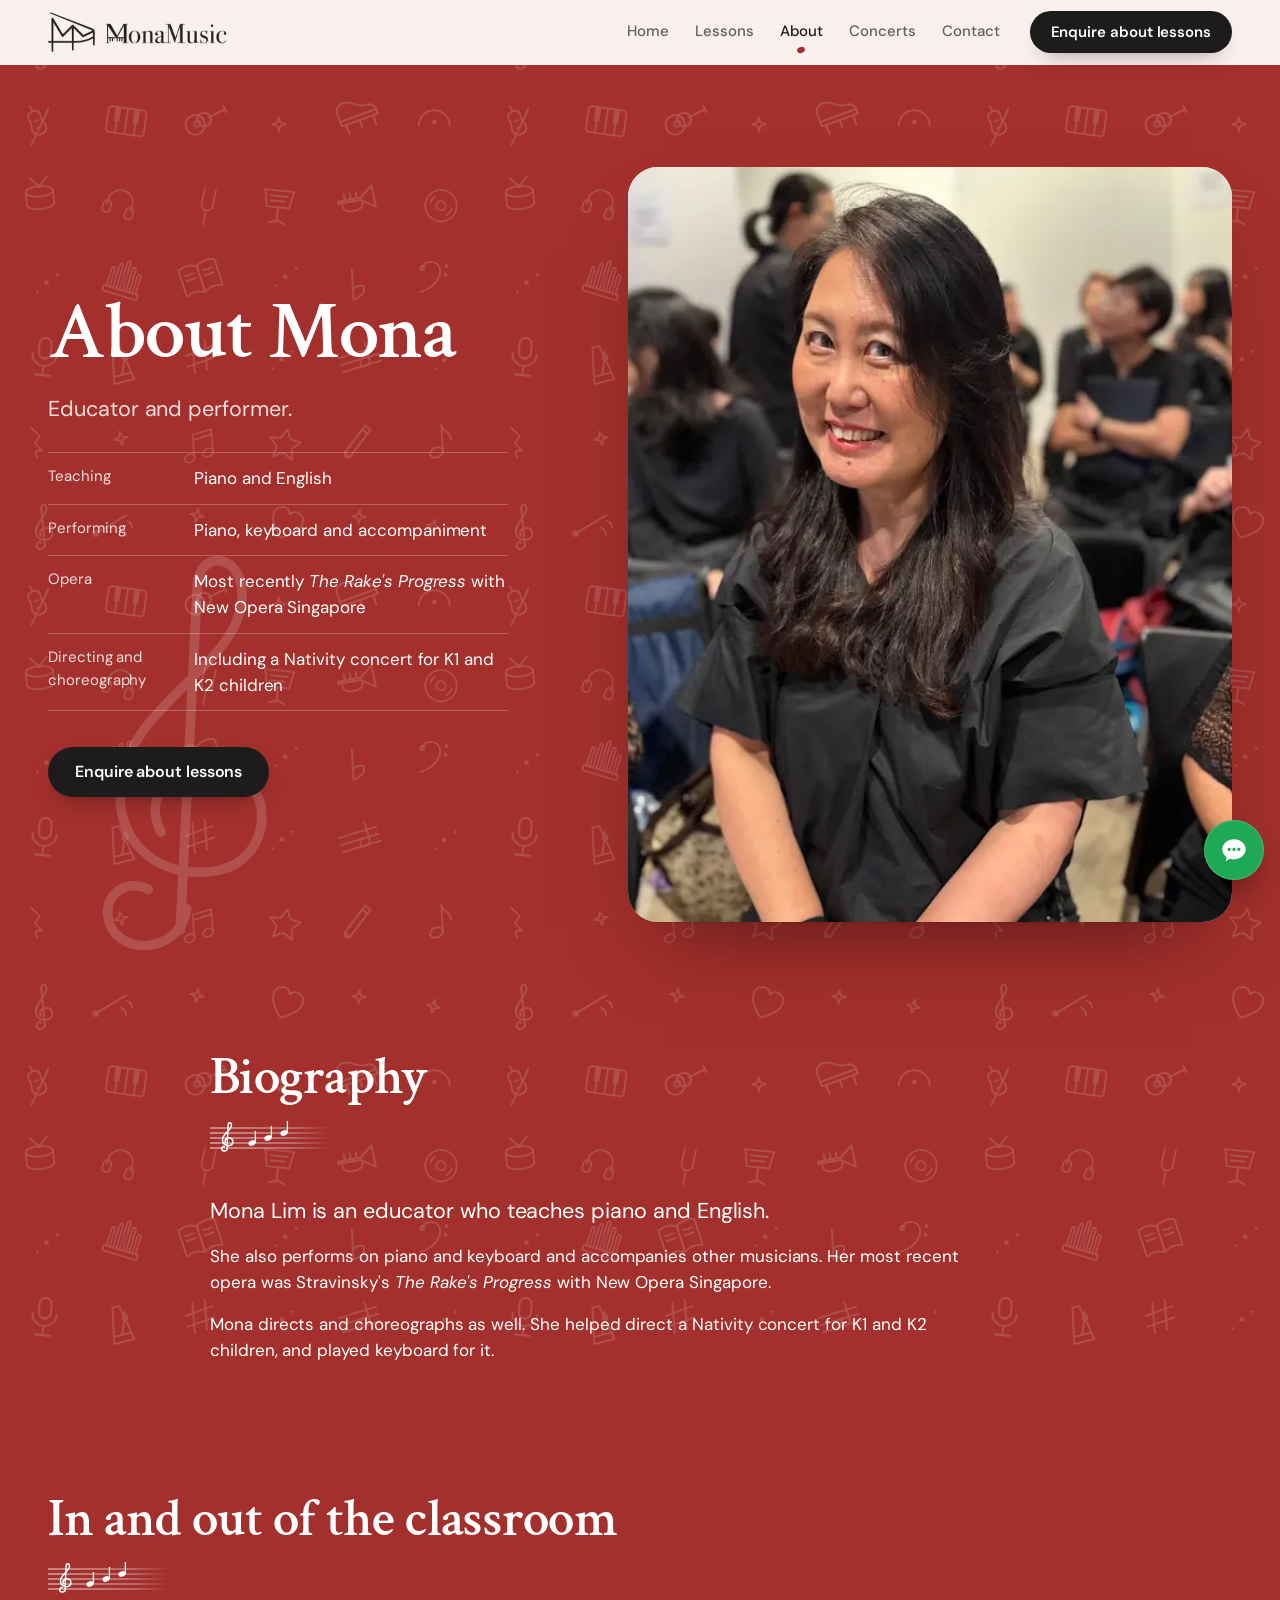
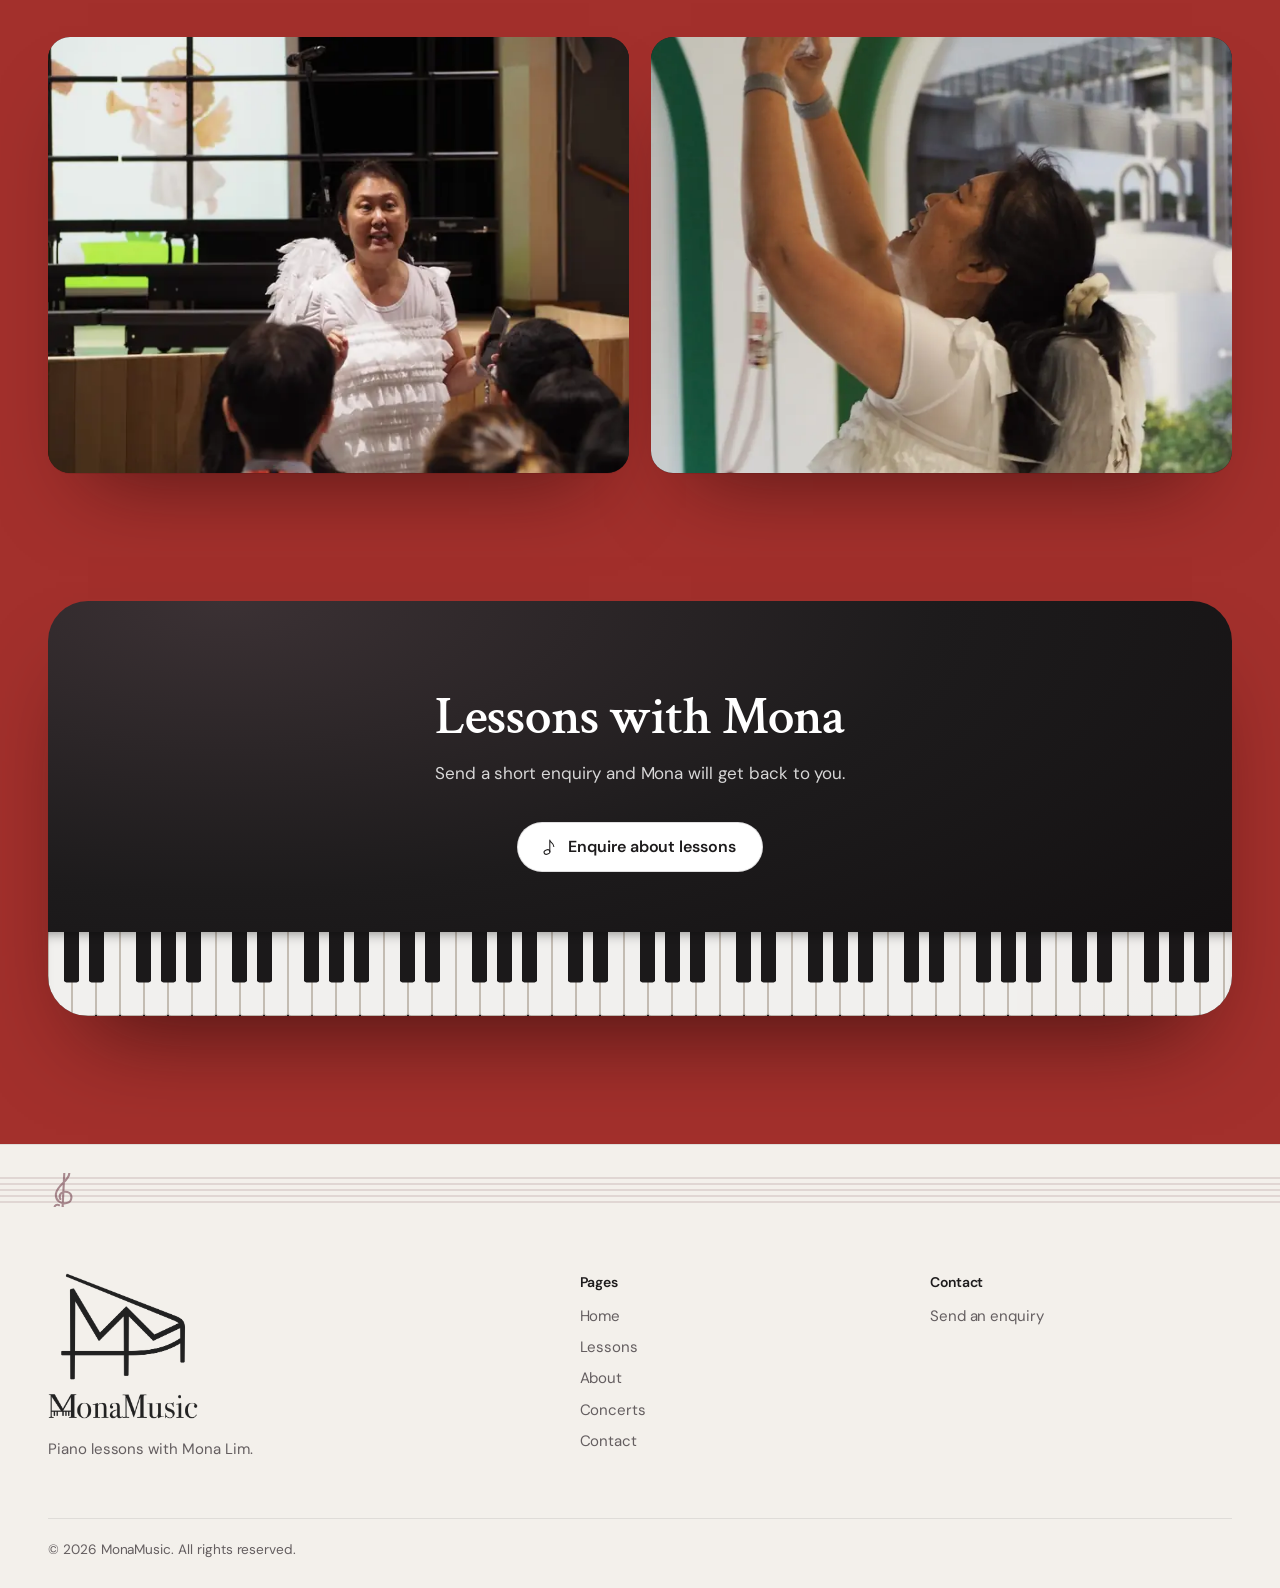
==== commit 11d883cf: "Update preview with Mona's feedback Present Mona as an educator first who teaches piano and English;" ====
--- a/about/index.html
+++ b/about/index.html
@@ -4,14 +4,14 @@
 <meta charset="utf-8">
 <meta name="viewport" content="width=device-width, initial-scale=1">
 <title>About Mona | MonaMusic</title>
-<meta name="description" content="About Mona Lim, piano teacher and performer.">
+<meta name="description" content="About Mona Lim, an educator who teaches piano and English, and who performs, directs and choreographs.">
 <meta name="robots" content="noindex, nofollow">
 <link rel="canonical" href="https://lyc-official.github.io/monamusic/about/">
 <meta name="theme-color" content="#a3302c">
 <meta property="og:type" content="website">
 <meta property="og:site_name" content="MonaMusic">
 <meta property="og:title" content="About Mona | MonaMusic">
-<meta property="og:description" content="About Mona Lim, piano teacher and performer.">
+<meta property="og:description" content="About Mona Lim, an educator who teaches piano and English, and who performs, directs and choreographs.">
 <meta property="og:image" content="https://lyc-official.github.io/monamusic/og-image.jpg">
 <meta property="og:url" content="https://lyc-official.github.io/monamusic/about/">
 <meta name="twitter:card" content="summary_large_image">
@@ -47,8 +47,8 @@
   <div class="wrap split split--hero">
     <div class="split__text">
       <h1 class="h1" data-reveal>About Mona</h1>
-      <p class="page-head__intro page-head__intro--left" data-reveal style="--d:1">Piano teacher and performer.</p>
-      <dl class="mini-facts" data-reveal style="--d:2"><div><dt>Performing</dt><dd>Piano, keyboard, organ and accompaniment</dd></div><div><dt>Opera</dt><dd>New Opera Singapore, <em>The Rake's Progress</em></dd></div></dl>
+      <p class="page-head__intro page-head__intro--left" data-reveal style="--d:1">Educator and performer.</p>
+      <dl class="mini-facts" data-reveal style="--d:2"><div><dt>Teaching</dt><dd>Piano and English</dd></div><div><dt>Performing</dt><dd>Piano, keyboard and accompaniment</dd></div><div><dt>Opera</dt><dd>Most recently <em>The Rake's Progress</em> with New Opera Singapore</dd></div><div><dt>Directing and choreography</dt><dd>Including a Nativity concert for K1 and K2 children</dd></div></dl>
       <div class="actions" data-reveal style="--d:3"><a class="btn btn--key" href="../contact/?type=lessons">Enquire about lessons</a></div>
     </div>
     <div class="split__media media media--portrait" data-reveal style="--d:1"><picture><source type="image/webp" srcset="../assets/img/mona-portrait-560.webp 560w, ../assets/img/mona-portrait-900.webp 900w, ../assets/img/mona-portrait-1300.webp 1300w" sizes="(min-width: 900px) 520px, 94vw"><img src="../assets/img/mona-portrait-900.jpg" srcset="../assets/img/mona-portrait-560.jpg 560w, ../assets/img/mona-portrait-900.jpg 900w, ../assets/img/mona-portrait-1300.jpg 1300w" sizes="(min-width: 900px) 520px, 94vw" width="1300" height="1625" alt="Portrait of Mona Lim, smiling." style="object-position:50% 30%" fetchpriority="high" decoding="async"></picture></div>
@@ -60,7 +60,7 @@
     <h2 class="h2" id="bio-h">Biography</h2>
     
   </div>
-    <div class="prose" data-reveal><p class="lead">Mona Lim teaches piano and performs as a pianist, keyboardist, organist and accompanist. Her most recent opera was Stravinsky's <em>The Rake's Progress</em> with New Opera Singapore.</p></div>
+    <div class="prose" data-reveal><p class="lead">Mona Lim is an educator who teaches piano and English.</p><p>She also performs on piano and keyboard and accompanies other musicians. Her most recent opera was Stravinsky's <em>The Rake's Progress</em> with New Opera Singapore.</p><p>Mona directs and choreographs as well. She helped direct a Nativity concert for K1 and K2 children, and played keyboard for it.</p></div>
   </div>
 </section>
 
--- a/assets/css/site.css
+++ b/assets/css/site.css
@@ -439,6 +439,9 @@
   background: var(--stage); color: #eee8e3; border-radius: clamp(24px, 3vw, 36px);
   box-shadow: 0 50px 90px -50px rgba(0, 0, 0, 0.7);
 }
+.event--text { grid-template-columns: minmax(0, 1fr); }
+.event--text .event__body > * { max-width: 680px; }
+.events__note { margin-top: 18px; }
 .event__media { min-height: 420px; }
 .event__media picture, .event__media img { width: 100%; height: 100%; }
 .event__media img { object-fit: cover; }
@@ -829,6 +832,7 @@
   .page-head--split .split__media { order: -1; }
   .media--wide { aspect-ratio: 16 / 10; }
   .event__media { min-height: 0; aspect-ratio: 4 / 4.2; }
+  .event__body { padding-bottom: 96px; } /* staff ornament sits below the text */
   .site-footer__inner { grid-template-columns: minmax(0, 1fr) minmax(0, 1fr); }
   .site-footer__brand { grid-column: 1 / -1; }
 }
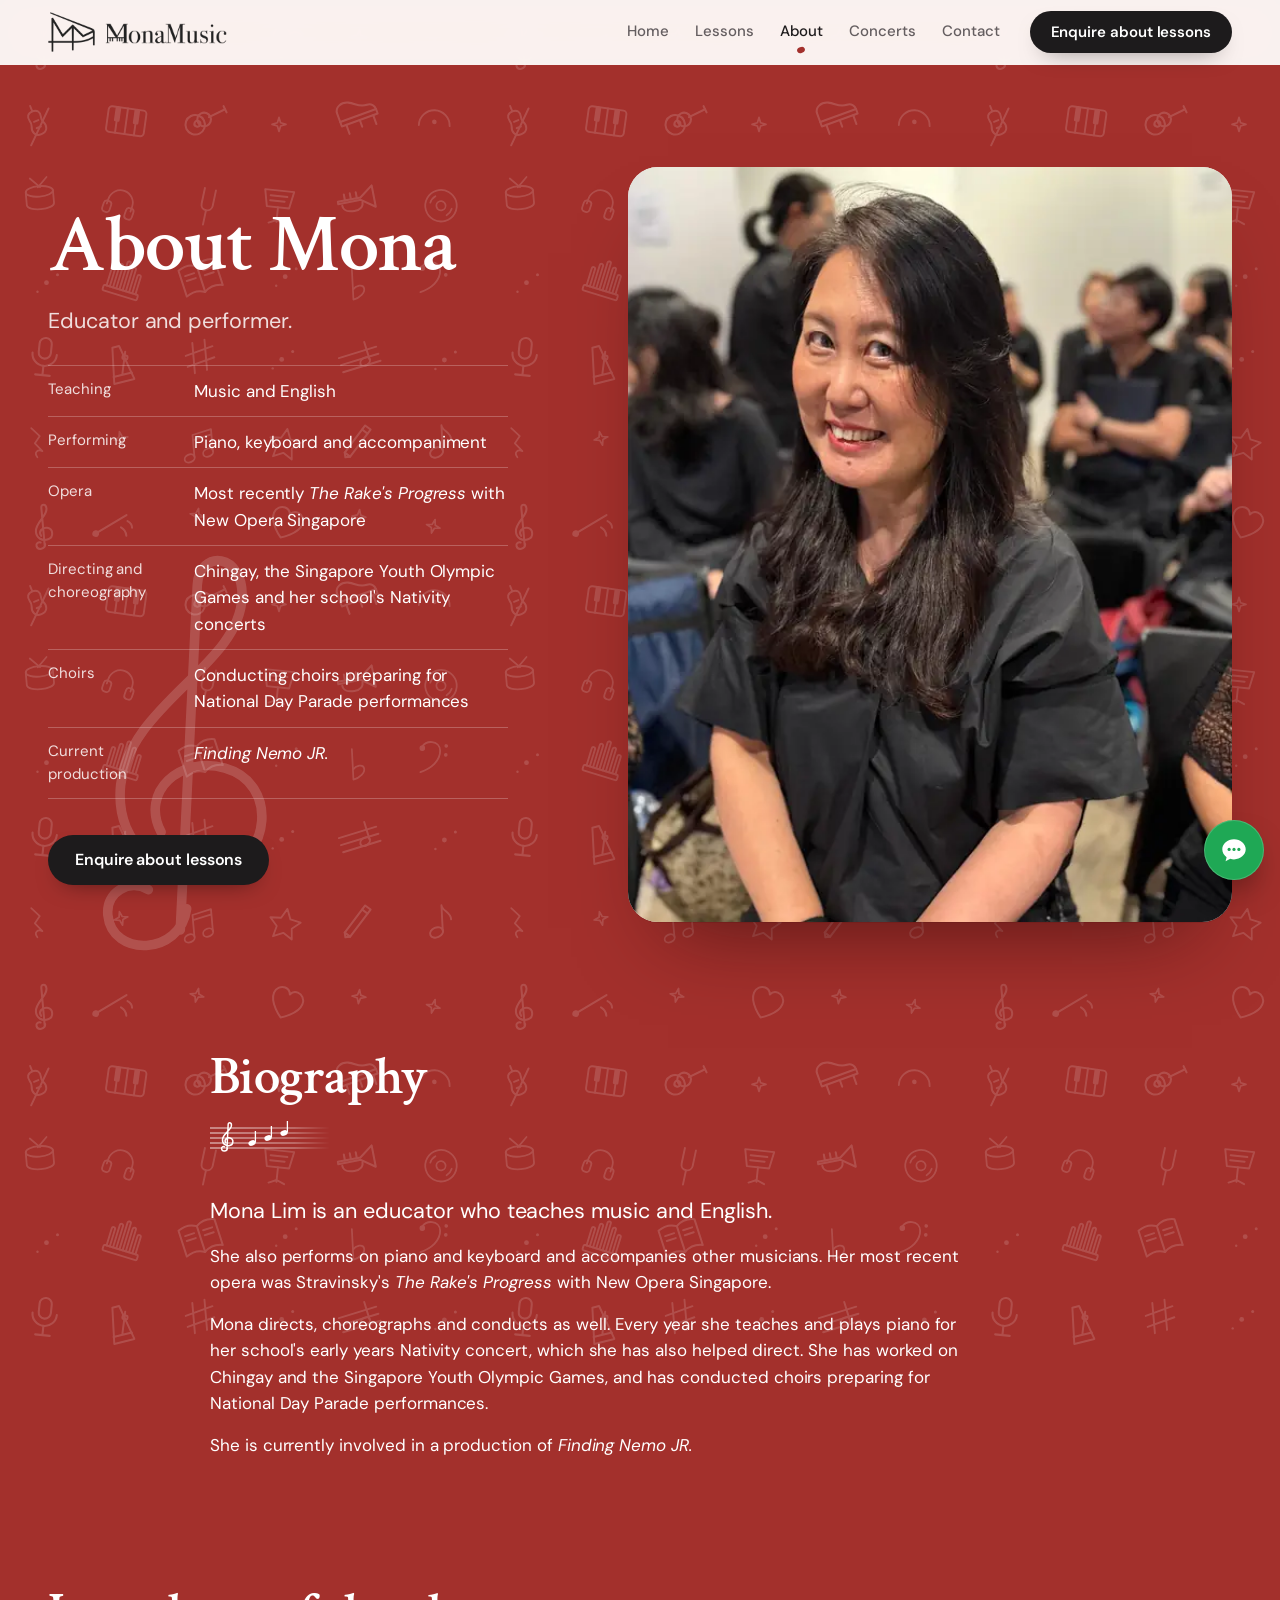
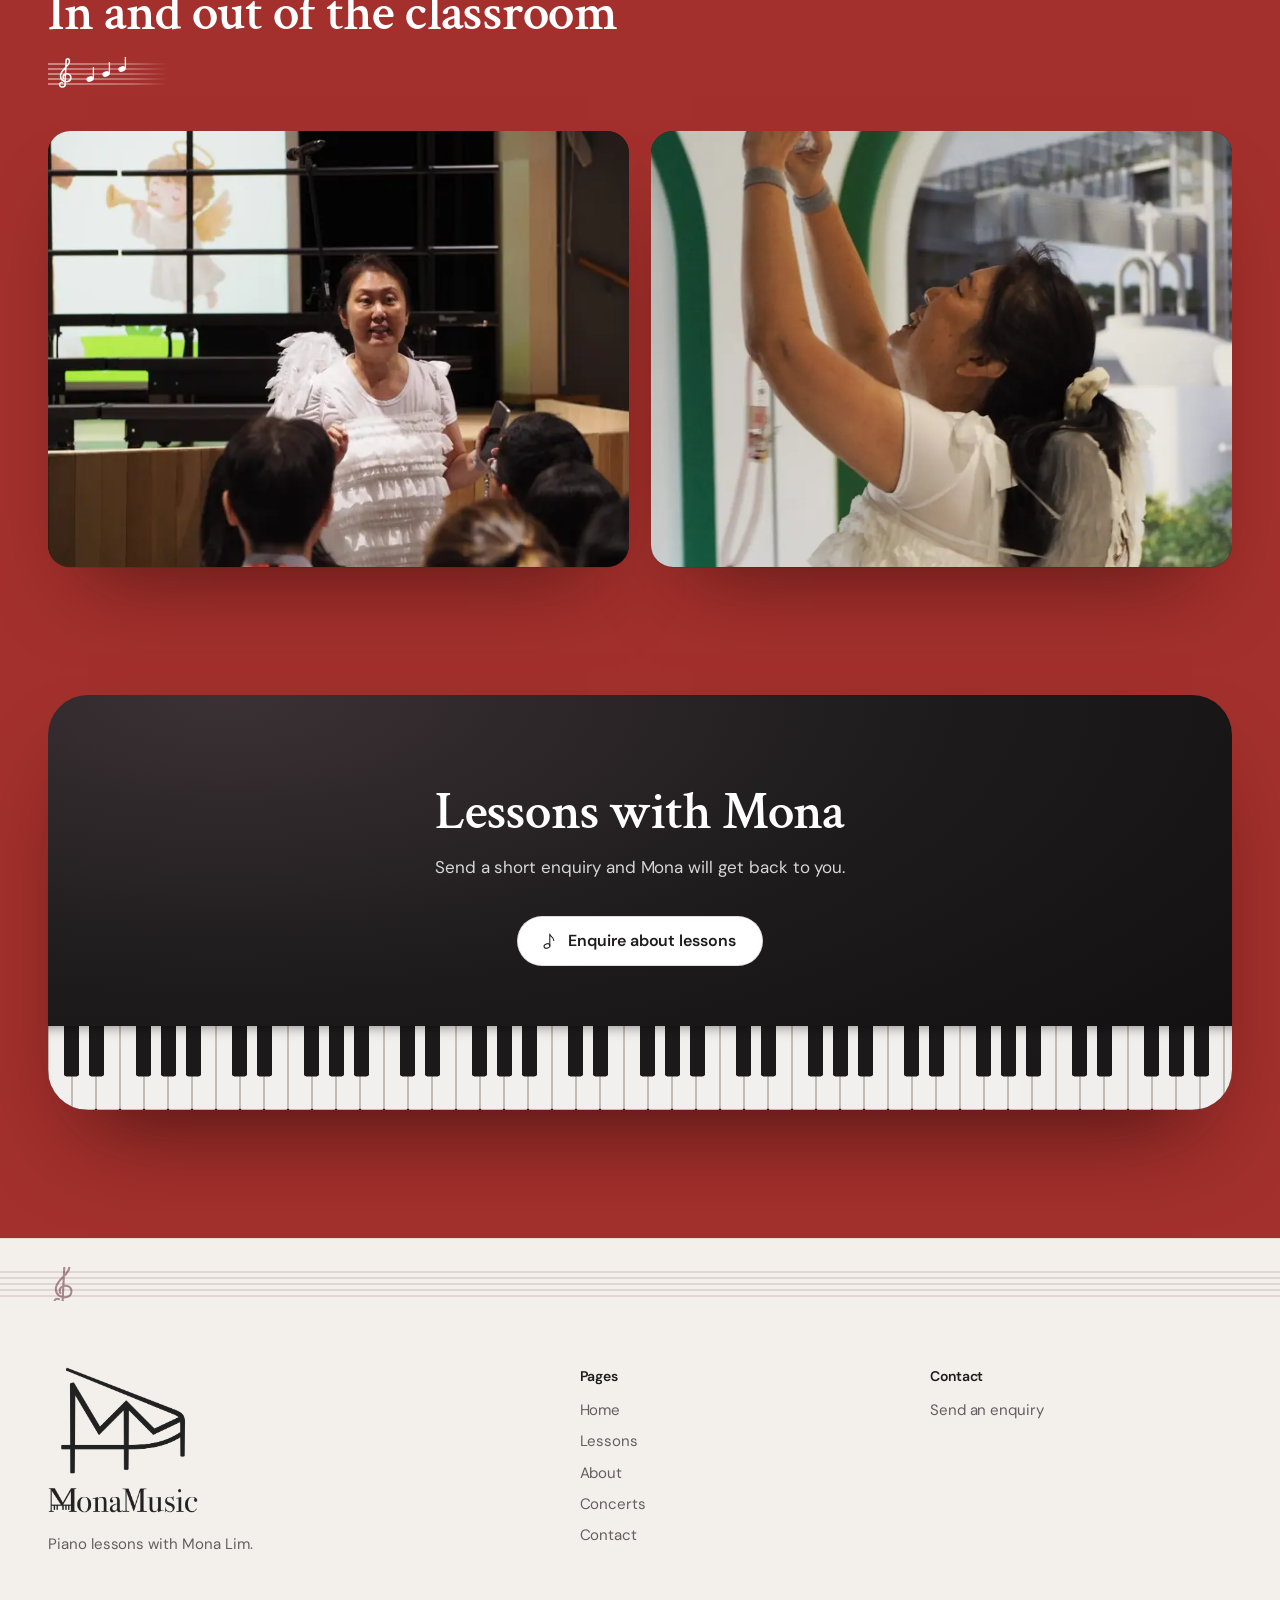
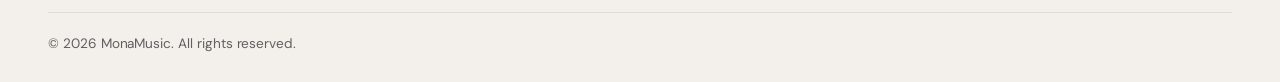
==== commit a6ece2b6: "Add Mona's answers: music and English, directing, choirs Bio and facts now say she teaches music and" ====
--- a/about/index.html
+++ b/about/index.html
@@ -4,14 +4,14 @@
 <meta charset="utf-8">
 <meta name="viewport" content="width=device-width, initial-scale=1">
 <title>About Mona | MonaMusic</title>
-<meta name="description" content="About Mona Lim, an educator who teaches piano and English, and who performs, directs and choreographs.">
+<meta name="description" content="About Mona Lim, an educator who teaches music and English, and who performs, directs, choreographs and conducts choirs.">
 <meta name="robots" content="noindex, nofollow">
 <link rel="canonical" href="https://lyc-official.github.io/monamusic/about/">
 <meta name="theme-color" content="#a3302c">
 <meta property="og:type" content="website">
 <meta property="og:site_name" content="MonaMusic">
 <meta property="og:title" content="About Mona | MonaMusic">
-<meta property="og:description" content="About Mona Lim, an educator who teaches piano and English, and who performs, directs and choreographs.">
+<meta property="og:description" content="About Mona Lim, an educator who teaches music and English, and who performs, directs, choreographs and conducts choirs.">
 <meta property="og:image" content="https://lyc-official.github.io/monamusic/og-image.jpg">
 <meta property="og:url" content="https://lyc-official.github.io/monamusic/about/">
 <meta name="twitter:card" content="summary_large_image">
@@ -48,7 +48,7 @@
     <div class="split__text">
       <h1 class="h1" data-reveal>About Mona</h1>
       <p class="page-head__intro page-head__intro--left" data-reveal style="--d:1">Educator and performer.</p>
-      <dl class="mini-facts" data-reveal style="--d:2"><div><dt>Teaching</dt><dd>Piano and English</dd></div><div><dt>Performing</dt><dd>Piano, keyboard and accompaniment</dd></div><div><dt>Opera</dt><dd>Most recently <em>The Rake's Progress</em> with New Opera Singapore</dd></div><div><dt>Directing and choreography</dt><dd>Including a Nativity concert for K1 and K2 children</dd></div></dl>
+      <dl class="mini-facts" data-reveal style="--d:2"><div><dt>Teaching</dt><dd>Music and English</dd></div><div><dt>Performing</dt><dd>Piano, keyboard and accompaniment</dd></div><div><dt>Opera</dt><dd>Most recently <em>The Rake's Progress</em> with New Opera Singapore</dd></div><div><dt>Directing and choreography</dt><dd>Chingay, the Singapore Youth Olympic Games and her school's Nativity concerts</dd></div><div><dt>Choirs</dt><dd>Conducting choirs preparing for National Day Parade performances</dd></div><div><dt>Current production</dt><dd><em>Finding Nemo JR.</em></dd></div></dl>
       <div class="actions" data-reveal style="--d:3"><a class="btn btn--key" href="../contact/?type=lessons">Enquire about lessons</a></div>
     </div>
     <div class="split__media media media--portrait" data-reveal style="--d:1"><picture><source type="image/webp" srcset="../assets/img/mona-portrait-560.webp 560w, ../assets/img/mona-portrait-900.webp 900w, ../assets/img/mona-portrait-1300.webp 1300w" sizes="(min-width: 900px) 520px, 94vw"><img src="../assets/img/mona-portrait-900.jpg" srcset="../assets/img/mona-portrait-560.jpg 560w, ../assets/img/mona-portrait-900.jpg 900w, ../assets/img/mona-portrait-1300.jpg 1300w" sizes="(min-width: 900px) 520px, 94vw" width="1300" height="1625" alt="Portrait of Mona Lim, smiling." style="object-position:50% 30%" fetchpriority="high" decoding="async"></picture></div>
@@ -60,7 +60,7 @@
     <h2 class="h2" id="bio-h">Biography</h2>
     
   </div>
-    <div class="prose" data-reveal><p class="lead">Mona Lim is an educator who teaches piano and English.</p><p>She also performs on piano and keyboard and accompanies other musicians. Her most recent opera was Stravinsky's <em>The Rake's Progress</em> with New Opera Singapore.</p><p>Mona directs and choreographs as well. She helped direct a Nativity concert for K1 and K2 children, and played keyboard for it.</p></div>
+    <div class="prose" data-reveal><p class="lead">Mona Lim is an educator who teaches music and English.</p><p>She also performs on piano and keyboard and accompanies other musicians. Her most recent opera was Stravinsky's <em>The Rake's Progress</em> with New Opera Singapore.</p><p>Mona directs, choreographs and conducts as well. Every year she teaches and plays piano for her school's early years Nativity concert, which she has also helped direct. She has worked on Chingay and the Singapore Youth Olympic Games, and has conducted choirs preparing for National Day Parade performances.</p><p>She is currently involved in a production of <em>Finding Nemo JR.</em></p></div>
   </div>
 </section>
 
--- a/assets/css/site.css
+++ b/assets/css/site.css
@@ -189,6 +189,27 @@
 .media--wide { aspect-ratio: 21 / 9; }
 .media--portrait { aspect-ratio: 4 / 5; }
 
+/* Video in a media frame (home, Meet Mona): silent loop, then full clip. */
+.vid-figure { margin: 0; }
+.vid { position: relative; }
+.vid [hidden] { display: none !important; }
+.vid__el { display: block; width: 100%; height: 100%; object-fit: cover; background: var(--dark); }
+.vid__play { position: absolute; left: 16px; bottom: 16px; z-index: 1; min-height: 46px; padding: 0 20px; }
+.vid__icon { width: 12px; height: 12px; fill: currentColor; flex: none; }
+.vid__time { margin-left: 2px; padding-left: 10px; border-left: 1px solid rgba(29, 27, 28, 0.2); font-weight: 500; opacity: 0.7; font-variant-numeric: tabular-nums; }
+.vid__toggle {
+  position: absolute; top: 14px; right: 14px; z-index: 1;
+  display: grid; place-items: center; width: 38px; height: 38px; padding: 0;
+  border: 0; border-radius: 50%; color: #fff; background: rgba(29, 27, 28, 0.5);
+  cursor: pointer; -webkit-backdrop-filter: blur(6px); backdrop-filter: blur(6px); transition: background 0.2s;
+}
+.vid__toggle:hover { background: rgba(29, 27, 28, 0.72); }
+.vid__toggle:focus-visible { outline: 2px solid #fff; outline-offset: 2px; }
+.vid__toggle svg { width: 14px; height: 14px; fill: currentColor; }
+.vid__toggle .vid__resume, .vid.is-paused .vid__toggle .vid__pause { display: none; }
+.vid.is-paused .vid__toggle .vid__resume { display: block; }
+.vid-figure__cap { margin-top: 12px; font-size: 0.95rem; opacity: 0.82; }
+
 .tilt {
   position: relative; transform-style: preserve-3d;
   transform: perspective(1100px) rotateX(var(--rx, 0deg)) rotateY(var(--ry, 0deg)) translate3d(0, var(--lift, 0px), 0);
@@ -565,6 +586,7 @@
 
 /* ---------- concerts: performing roles ---------- */
 .roles { display: grid; grid-template-columns: repeat(5, minmax(0, 1fr)); gap: clamp(12px, 1.4vw, 18px); }
+.roles--6 { grid-template-columns: repeat(3, minmax(0, 1fr)); } /* two even rows */
 .roles__item { padding: 22px 20px 24px; }
 .roles__ico { display: grid; place-items: center; width: 52px; height: 52px; margin-bottom: 16px; border-radius: 16px; background: rgba(163, 48, 44, 0.08); color: var(--paper); }
 .roles__ico .ico { width: 34px; height: 34px; }
